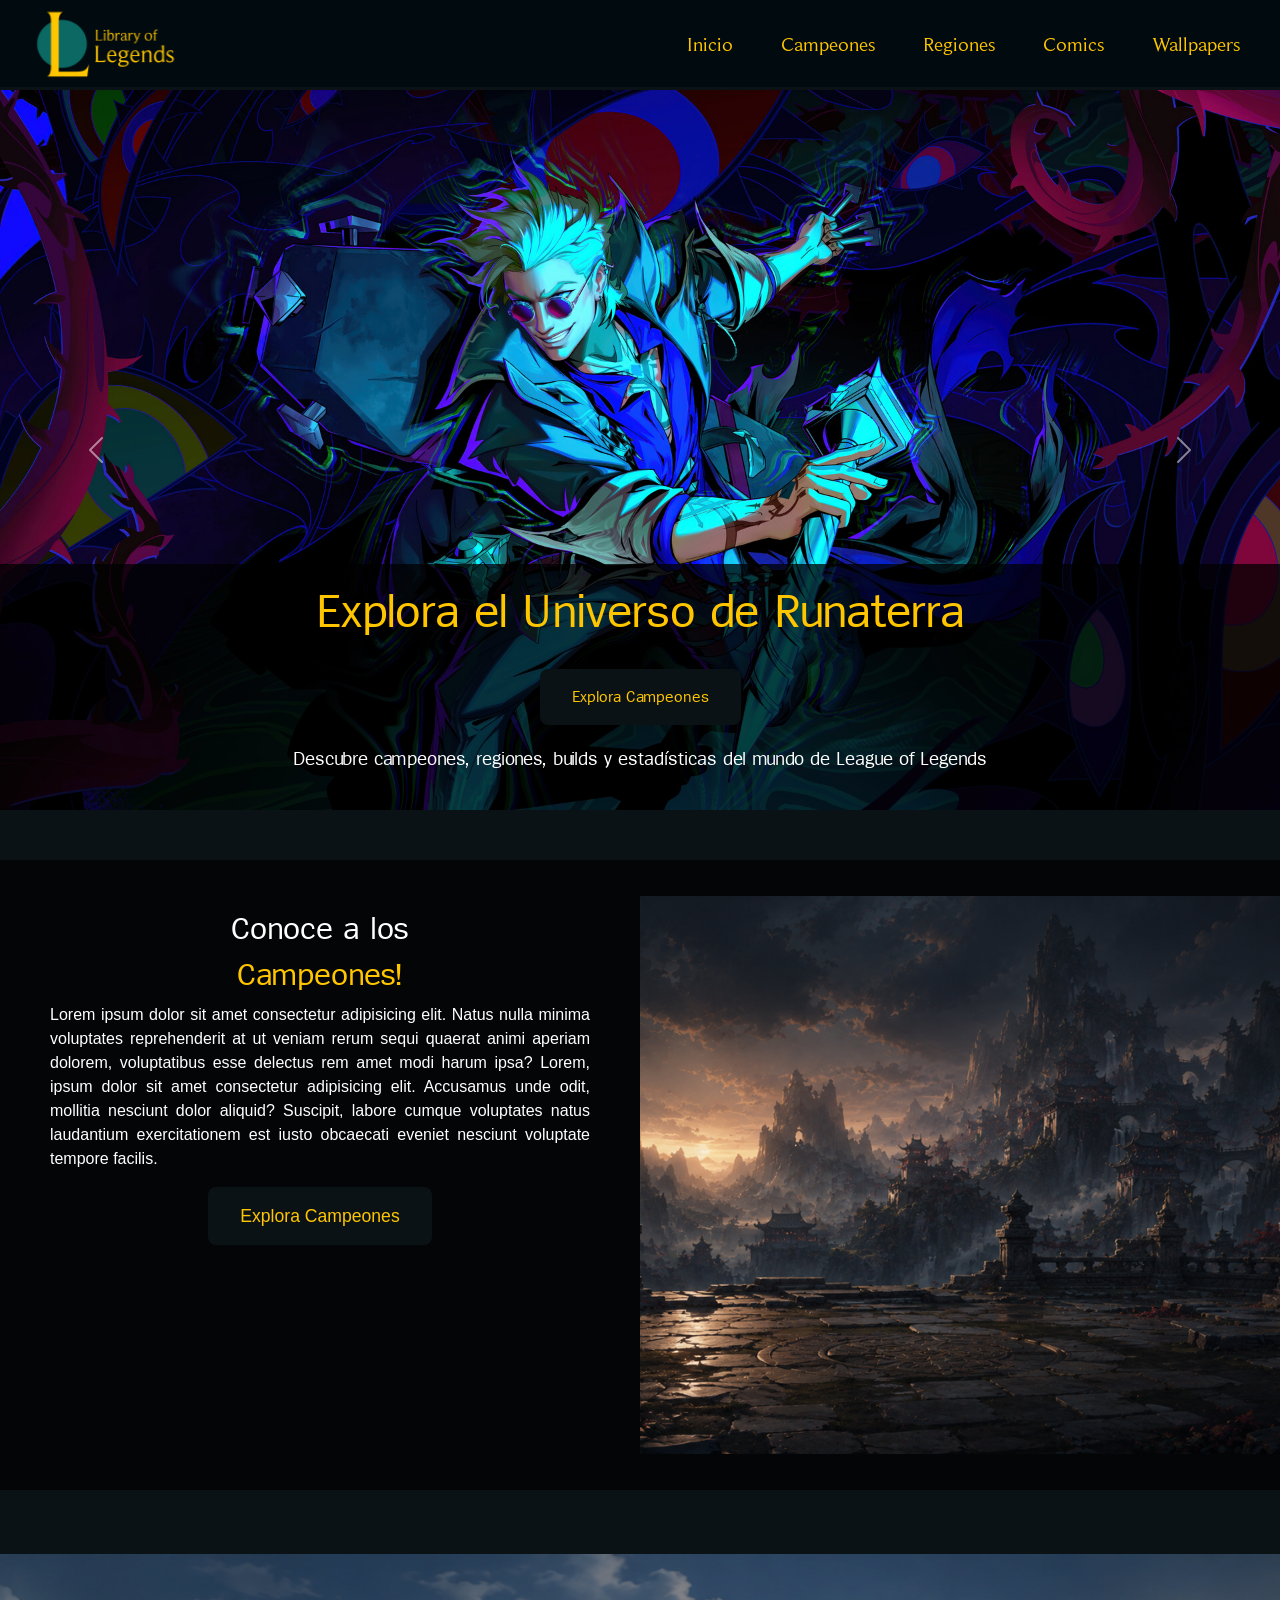
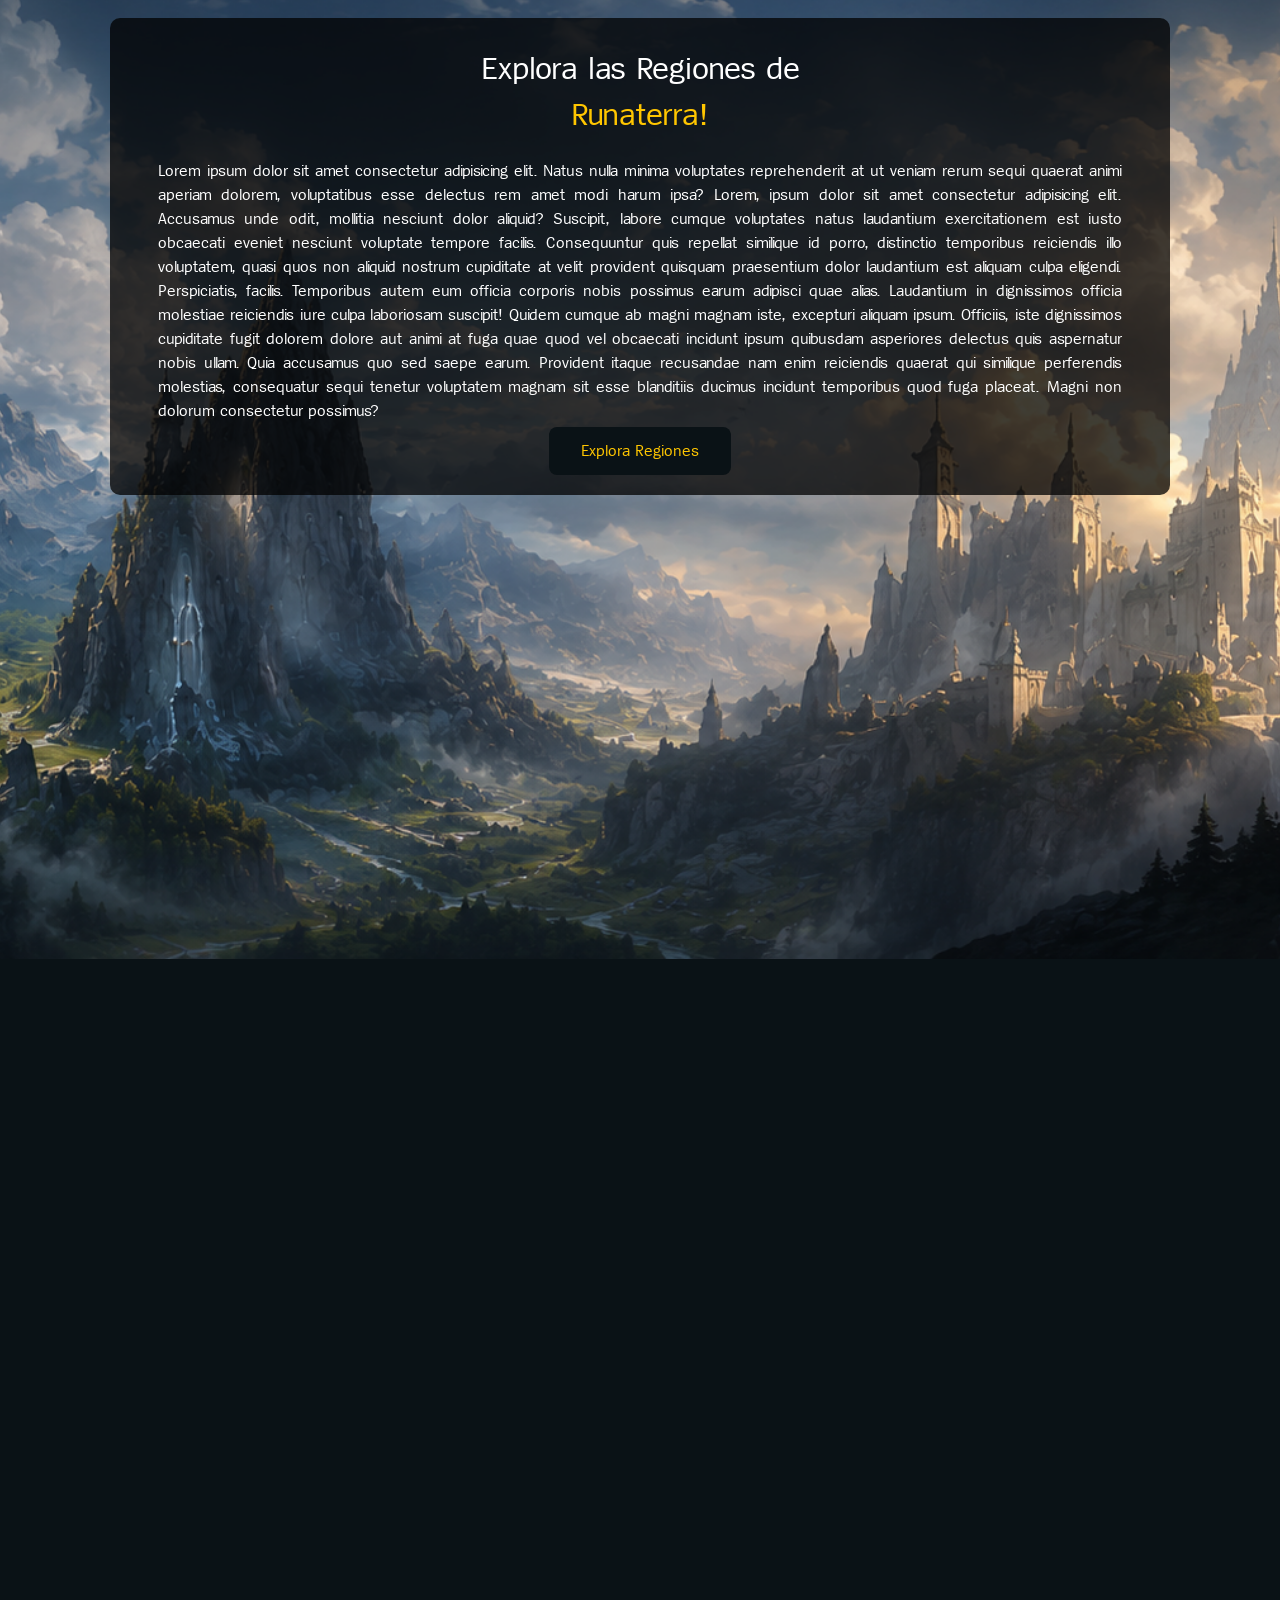
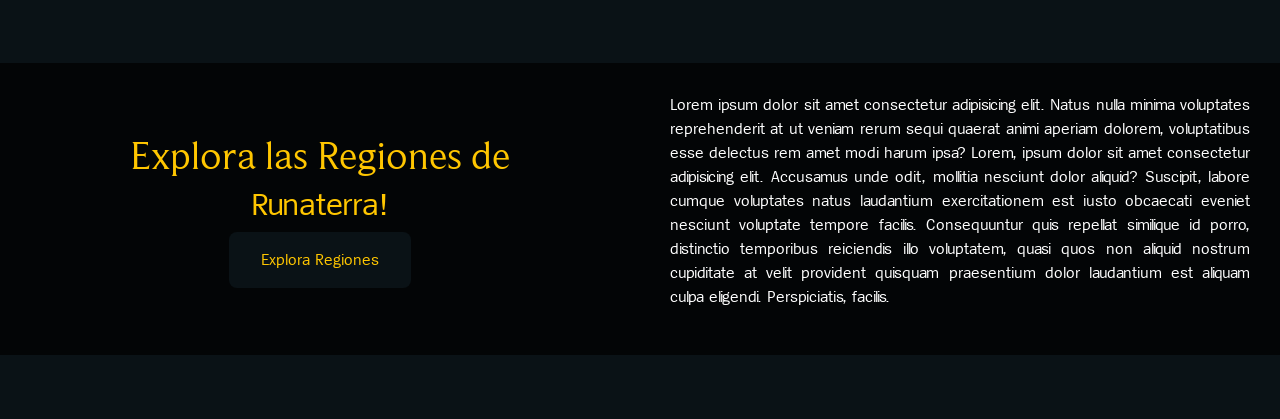
==== index.html @ 61a9f314 "init repo" ====
<!DOCTYPE html>
<html lang="en">
<head>
    <meta charset="UTF-8">
    <meta name="viewport" content="width=device-width, initial-scale=1.0">
    <meta name="description" content="Una fanpage de League of Legends con acceso a cientos de recursos disponibles para todos los aficionados al videojuego">
    <meta name="keyword" content="League of Legends, LOL, LoL, Fanpage, Fandom">
    <title>League of Legends</title>
    <link href="https://unpkg.com/aos@2.3.1/dist/aos.css" rel="stylesheet">
    <link href="https://cdn.jsdelivr.net/npm/bootstrap@5.3.8/dist/css/bootstrap.min.css" rel="stylesheet" integrity="sha384-sRIl4kxILFvY47J16cr9ZwB07vP4J8+LH7qKQnuqkuIAvNWLzeN8tE5YBujZqJLB" crossorigin="anonymous">
    <link rel="stylesheet" href="./assets/css/style.css">
</head>
<body>
    <header>
        <nav>
            <img src="../assets/img/icons/site-logo.png" alt="Logo" data-aos="flip-left" data-aos-delay="200" class="rotate-center">
            <ul class="navbar-class">
                <li>
                    <a href="">Inicio</a>
                </li>
                <li>
                    <a href="./pages/champions.html">Campeones</a>
                </li>
                <li>
                    <a href="./pages/regions.html">Regiones</a>
                </li>            
                <li>
                    <a href="./pages/comics.html">Comics</a>
                </li>
                <li>
                    <a href="./pages/wallpapers.html">Wallpapers</a>
                </li>
            </ul>
        </nav>        
    </header>

    <main>
        <section  data-aos-delay="400" data-aos="zoom-in-up">
            <div id="carouselExampleRide" class="carousel slide" data-bs-ride="carousel" data-bs-interval="2000">
            <div class="carousel-inner">
                <div class="carousel-item active">
                    <section class="hero hero--1">
                        <div>
                        </div>
                        <div class="hero-description">
                            <h2>Explora el Universo de Runaterra</h2>

                            <a href="./pages/champions.html" class="btn-primary">
                                Explora Campeones
                            </a>

                            <p>
                                Descubre campeones, regiones, builds y estadísticas del mundo de League of Legends
                            </p>
                        </div>
                    </section>
                </div>
                <div class="carousel-item">
                    <section class="hero hero--2">
                        <div>
                        </div>
                        <div class="hero-description">
                            <h2>Explora el Universo de Runaterra</h2>

                            <a href="./pages/champions.html" class="btn-primary">
                                Explora Campeones
                            </a>

                            <p>
                                Descubre campeones, regiones, builds y estadísticas del mundo de League of Legends
                            </p>
                        </div>
                    </section>
                </div>
                <div class="carousel-item">
                    <section class="hero hero--3">
                        <div>
                        </div>
                        <div class="hero-description">
                            <h2>Explora el Universo de Runaterra</h2>

                            <a href="./pages/champions.html" class="btn-primary">
                                Explora Campeones
                            </a>

                            <p>
                                Descubre campeones, regiones, builds y estadísticas del mundo de League of Legends
                            </p>
                        </div>
                    </section>
                </div>
            </div>
            <button class="carousel-control-prev" type="button" data-bs-target="#carouselExampleRide" data-bs-slide="prev">
                <span class="carousel-control-prev-icon" aria-hidden="true"></span>
                <span class="visually-hidden">Previous</span>
            </button>
            <button class="carousel-control-next" type="button" data-bs-target="#carouselExampleRide" data-bs-slide="next">
                <span class="carousel-control-next-icon" aria-hidden="true"></span>
                <span class="visually-hidden">Next</span>
            </button>
            </div>               
        </section>
        <section class="know-champs">
            <div class="champ-description">
                <h1> Conoce a los</h1>
                <h2> Campeones!</h2>
                <p>
                    Lorem ipsum dolor sit amet consectetur adipisicing elit. Natus nulla minima voluptates reprehenderit at ut veniam rerum sequi quaerat animi aperiam dolorem, voluptatibus esse delectus rem amet modi harum ipsa?
                    Lorem, ipsum dolor sit amet consectetur adipisicing elit. Accusamus unde odit, mollitia nesciunt dolor aliquid? Suscipit, labore cumque voluptates natus laudantium exercitationem est iusto obcaecati eveniet nesciunt voluptate tempore facilis.
                </p>
                <a href="./pages/champions.html" class="btn-primary">
                    Explora Campeones
                </a>
                <div class="role-buttons">
                    <div class="btn-role-assasin" data-aos="flip-up" data-aos-delay="100">
                        <img src="./assets/img/icons/assasin.png" alt="">
                        <h3>
                            Asesinos
                        </h3>
                    </div>
                    <div class="btn-role-fighter" data-aos="flip-down" data-aos-delay="200">
                        <img src="./assets/img/icons/fighter.png" alt="">
                        <h3>
                            Luchadores
                        </h3>
                    </div>
                    <div class="btn-role-mage" data-aos="flip-up" data-aos-delay="300">
                        <img src="./assets/img/icons/mage.png" alt="">
                        <h3>
                            Magos
                        </h3>
                    </div>
                    <div class="btn-role-marksman" data-aos="flip-down" data-aos-delay="400">
                        <img src="./assets/img/icons/marksman.png" alt="">
                        <h3>
                            Tiradores
                        </h3>
                    </div>
                    <div class="btn-role-support" data-aos="flip-up" data-aos-delay="500">
                        <img src="./assets/img/icons/support.png" alt="">
                        <h3>
                            Soportes
                        </h3>
                    </div>   
                    <div class="btn-role-tank" data-aos="flip-down" data-aos-delay="600">
                        <img src="./assets/img/icons/tank.png" alt="">
                        <h3>
                            Tanques
                        </h3>
                    </div>                                                                                                 
                </div>
            </div>
            <div class="champ-background">
                <div class="champ-img" data-aos="flip-left" data-aos-easing="ease-out-cubic" data-aos-duration="2000"> </div>
            </div>      
        </section>
        
        <section class="know-regions">
            <div class="know-regions-description"  data-aos="zoom-in-up">
                <h1> Explora las Regiones de</h1>
                <h2> Runaterra!</h2>
                <p>
                    Lorem ipsum dolor sit amet consectetur adipisicing elit. Natus nulla minima voluptates reprehenderit at ut veniam rerum sequi quaerat animi aperiam dolorem, voluptatibus esse delectus rem amet modi harum ipsa?
                    Lorem, ipsum dolor sit amet consectetur adipisicing elit. Accusamus unde odit, mollitia nesciunt dolor aliquid? Suscipit, labore cumque voluptates natus laudantium exercitationem est iusto obcaecati eveniet nesciunt voluptate tempore facilis.
                    Consequuntur quis repellat similique id porro, distinctio temporibus reiciendis illo voluptatem, quasi quos non aliquid nostrum cupiditate at velit provident quisquam praesentium dolor laudantium est aliquam culpa eligendi. Perspiciatis, facilis.
                    Temporibus autem eum officia corporis nobis possimus earum adipisci quae alias. Laudantium in dignissimos officia molestiae reiciendis iure culpa laboriosam suscipit! Quidem cumque ab magni magnam iste, excepturi aliquam ipsum.
                    Officiis, iste dignissimos cupiditate fugit dolorem dolore aut animi at fuga quae quod vel obcaecati incidunt ipsum quibusdam asperiores delectus quis aspernatur nobis ullam. Quia accusamus quo sed saepe earum.
                    Provident itaque recusandae nam enim reiciendis quaerat qui similique perferendis molestias, consequatur sequi tenetur voluptatem magnam sit esse blanditiis ducimus incidunt temporibus quod fuga placeat. Magni non dolorum consectetur possimus?
                </p>
                <a href="./pages/regions.html" class="btn-primary">
                    Explora Regiones
                </a>                
            </div>
            <div class="regions-summary">
                <div class="regions-summary-box regions-summary-noxus" data-aos="flip-left" data-aos-delay="200">
                    <iframe width="466" height="315" src="https://www.youtube.com/embed/D1C31z0czQw?si=W8-7GMZNvb9XJIs0" title="YouTube video player" frameborder="0" allow="accelerometer; autoplay; clipboard-write; encrypted-media; gyroscope; picture-in-picture; web-share" referrerpolicy="strict-origin-when-cross-origin" allowfullscreen></iframe>
                    <h3> Noxus </h3>
                </div>
                <div class="regions-summary-box regions-summary-demacia" data-aos="flip-down" data-aos-delay="600">
                    <iframe width="466" height="315" src="https://www.youtube.com/embed/HcPzGysZ1E4?si=q9_uGtmpUEc3s0rr" title="YouTube video player" frameborder="0" allow="accelerometer; autoplay; clipboard-write; encrypted-media; gyroscope; picture-in-picture; web-share" referrerpolicy="strict-origin-when-cross-origin" allowfullscreen></iframe>
                    <h3> Demacia </h3>
                </div>
                <div class="regions-summary-box regions-summary-piltover" data-aos="flip-right" data-aos-delay="400">
                    <iframe width="466" height="315" src="https://www.youtube.com/embed/lIvpFqNpQx4?si=UA9mfarZEROBgBTP" title="YouTube video player" frameborder="0" allow="accelerometer; autoplay; clipboard-write; encrypted-media; gyroscope; picture-in-picture; web-share" referrerpolicy="strict-origin-when-cross-origin" allowfullscreen></iframe>
                    <h3> Piltover </h3>
                </div>                                                         
            </div>
        </section>

        <section class="know-library">
            <video autoplay muted loop playsinline>
                <source src="./assets/videos/Cuentos de Runaterra Noxus ''Tras la victoria'' - League of Legends Latinoamerica (1080p).mp4">                
            </video>
            <div class="know-library-card" data-aos="zoom-in-up">
                <div>
                    <h1> Explora las Regiones de</h1>
                    <h2> Runaterra!</h2>
                    <a href="./pages/regions.html" class="btn-primary">
                        Explora Regiones
                    </a>                         
                </div>
                <div>
                    <p>
                    Lorem ipsum dolor sit amet consectetur adipisicing elit. Natus nulla minima voluptates reprehenderit at ut veniam rerum sequi quaerat animi aperiam dolorem, voluptatibus esse delectus rem amet modi harum ipsa?
                    Lorem, ipsum dolor sit amet consectetur adipisicing elit. Accusamus unde odit, mollitia nesciunt dolor aliquid? Suscipit, labore cumque voluptates natus laudantium exercitationem est iusto obcaecati eveniet nesciunt voluptate tempore facilis.
                    Consequuntur quis repellat similique id porro, distinctio temporibus reiciendis illo voluptatem, quasi quos non aliquid nostrum cupiditate at velit provident quisquam praesentium dolor laudantium est aliquam culpa eligendi. Perspiciatis, facilis.
                </p> 
                </div>
            </div>
        </section>
       
    </main>
    <footer>

    </footer>
    <script src="https://cdn.jsdelivr.net/npm/bootstrap@5.3.8/dist/js/bootstrap.bundle.min.js" integrity="sha384-FKyoEForCGlyvwx9Hj09JcYn3nv7wiPVlz7YYwJrWVcXK/BmnVDxM+D2scQbITxI" crossorigin="anonymous"></script>
    <script src="https://unpkg.com/aos@2.3.1/dist/aos.js"></script>
    <script>
    AOS.init();
    </script>    
</body>
</html>
---- assets/css/style.css ----
.rotate-center {
  -webkit-animation: rotate-center 0.6s ease-in-out both;
  animation: rotate-center 0.6s ease-in-out both;
}

/* ----------------------------------------------
 * Generated by Animista on 2026-7-9 14:43:29
 * Licensed under FreeBSD License.
 * See http://animista.net/license for more info. 
 * w: http://animista.net, t: @cssanimista
 * ---------------------------------------------- */
/**
 * ----------------------------------------
 * animation rotate-center
 * ----------------------------------------
 */
@-webkit-keyframes rotate-center {
  0% {
    -webkit-transform: rotate(0);
    transform: rotate(0);
  }
  100% {
    -webkit-transform: rotate(360deg);
    transform: rotate(360deg);
  }
}
@keyframes rotate-center {
  0% {
    -webkit-transform: rotate(0);
    transform: rotate(0);
  }
  100% {
    -webkit-transform: rotate(360deg);
    transform: rotate(360deg);
  }
}
@font-face {
  font-family: "Beaufort";
  src: url("../fonts/BeaufortforLOL-Regular.ttf") format("truetype");
}
@font-face {
  font-family: "Spiegel";
  src: url("../fonts/Spiegel-Regular.ttf") format("truetype");
}
* {
  padding: 0px;
  margin: 0px;
  box-sizing: border-box;
}

body {
  padding-top: 90px;
}

img {
  max-width: 100%;
}

ul {
  list-style: none;
}

a {
  text-decoration: none;
}

html {
  overflow-y: scroll;
}

header {
  color: #000000;
}

body {
  font-family: "Spiegel", sans-serif;
  background-color: #0a1216;
  color: #ffffff;
}

h1, h3 {
  font-family: "Beaufort", sans;
  color: #ffc600;
}

h2 {
  font-family: "Spiegel", sans-serif;
  color: #ffc600;
}

nav {
  position: fixed;
  top: 0;
  left: 0;
  width: 100%;
  z-index: 1000;
  padding: 20px;
  display: flex;
  flex-direction: row;
  justify-content: space-between;
  align-items: center;
}
nav img {
  width: 150px;
  height: auto;
}
nav {
  background-color: #010a0f;
  padding: 0px;
  padding-left: 2rem;
  padding-right: 2rem;
}

.navbar-class {
  display: flex;
  flex-direction: row;
  justify-content: center;
  align-items: center;
  gap: 2rem;
  background-color: #010a0f;
  margin: 0px;
}

.navbar-class a {
  color: #ffc600;
  font-family: "Beaufort", sans;
  font-size: 1.25rem;
}
.navbar-class a:hover {
  background-color: #0a1216;
  color: #f8d96b;
}
.navbar-class a {
  padding: 0.5rem;
  border-radius: 5px;
}

.btn-primary {
  background-color: #0a1216;
  padding: 1rem 2rem;
  border-radius: 8px;
  color: #ffc600;
  transition: 0.3s;
}
.btn-primary:hover {
  transform: scale(1.05);
}

.role-buttons {
  display: flex;
  flex-direction: row;
  justify-content: center;
  gap: 16px;
  margin: 32px;
}

.btn-role, .btn-role-support, .btn-role-marksman, .btn-role-mage, .btn-role-tank, .btn-role-fighter, .btn-role-assasin {
  display: flex;
  flex-direction: column;
  justify-content: center;
  align-items: center;
  width: 96px;
  gap: 16px;
}
.btn-role h3, .btn-role-support h3, .btn-role-marksman h3, .btn-role-mage h3, .btn-role-tank h3, .btn-role-fighter h3, .btn-role-assasin h3 {
  text-align: center;
}
.btn-role, .btn-role-support, .btn-role-marksman, .btn-role-mage, .btn-role-tank, .btn-role-fighter, .btn-role-assasin {
  transition: transform 0.01s ease-out;
}
.btn-role img, .btn-role-support img, .btn-role-marksman img, .btn-role-mage img, .btn-role-tank img, .btn-role-fighter img, .btn-role-assasin img {
  opacity: 0.75;
  transition: opacity 0.01s ease-out;
}
.btn-role:hover, .btn-role-support:hover, .btn-role-marksman:hover, .btn-role-mage:hover, .btn-role-tank:hover, .btn-role-fighter:hover, .btn-role-assasin:hover {
  transform: scale(1.2);
}
.btn-role:hover img, .btn-role-support:hover img, .btn-role-marksman:hover img, .btn-role-mage:hover img, .btn-role-tank:hover img, .btn-role-fighter:hover img, .btn-role-assasin:hover img {
  opacity: 1;
}

.know-champs:has(.btn-role-assasin:hover) .champ-img {
  background-image: url("../img/akali.png");
  transform: scale(1.05);
}

.know-champs:has(.btn-role-fighter:hover) .champ-img {
  background-image: url("../img/yasuo.png");
  transform: scale(1.05);
}

.know-champs:has(.btn-role-marksman:hover) .champ-img {
  background-image: url("../img/jinx.png");
  transform: scale(1.05);
}

.know-champs:has(.btn-role-support:hover) .champ-img {
  background-image: url("../img/thresh.png");
  transform: scale(1.05);
}

.know-champs:has(.btn-role-tank:hover) .champ-img {
  background-image: url("../img/leona.png");
  transform: scale(1.05);
}

.know-champs:has(.btn-role-mage:hover) .champ-img {
  background-image: url("../img/lux.png");
  transform: scale(1.05);
}

.hero {
  min-height: 80vh;
  display: flex;
  flex-direction: column;
  justify-content: end;
  align-items: center;
  text-align: center;
  background-color: #010a0f;
  background-size: cover;
  background-position: center;
  background-repeat: no-repeat;
}
.hero h2 {
  font-size: 3rem;
}
.hero p {
  max-width: 700px;
  font-size: 1.2rem;
}
.hero--1 {
  background-image: url("../img/1.jpg");
}
.hero--2 {
  background-image: url("../img/2.jpg");
}
.hero--3 {
  background-image: url("../img/3.jpg");
}
.hero--4 {
  background-image: url("../img/4.jpg");
}
.hero--5 {
  background-image: url("../img/5.jpg");
}

.hero-description {
  display: flex;
  flex-direction: column;
  justify-content: center;
  align-items: center;
  background-color: rgba(0, 0, 0, 0.75);
  width: 100%;
  gap: 20px;
  padding: 20px;
}

.know-champs {
  font-family: "Helvetica", sans;
  font-size: 1.1rem;
  line-height: 1.5;
  display: flex;
  flex-direction: row;
  justify-content: center;
  align-items: center;
  background-color: rgba(0, 0, 0, 0.75);
  margin-top: 50px;
  margin-bottom: 50px;
}
.know-champs h1 {
  font-size: 2rem;
  color: #ffffff;
  font-family: "Spiegel", sans-serif;
}
.know-champs h2 {
  font-size: 2rem;
}
.know-champs h3 {
  color: #ffffff;
  font-size: 1rem;
  font-family: "Helvetica", sans;
  font-weight: 100;
}
.know-champs p {
  color: #ffffff;
  font-size: 1rem;
}
.know-champs > * {
  flex: 50%;
  min-width: 0;
  box-sizing: border-box;
  display: flex;
  flex-direction: column;
  justify-content: center;
  align-items: center;
  text-align: justify;
}

.champ-description {
  padding: 50px;
}

.champ-background {
  height: 558px;
  background-image: url("../img/backgrounds/background2.png");
  background-size: cover;
  background-position: center;
  background-repeat: no-repeat;
}

.champ-img {
  width: 100%;
  min-height: 400px;
  background-image: url("../img/akali.png");
  background-size: contain;
  background-position: center;
  background-repeat: no-repeat;
  transition: transform 0.3s ease;
}

.know-regions {
  text-align: center;
  margin-top: 64px;
  margin-bottom: 64px;
  display: flex;
  flex-direction: column;
  justify-content: center;
  align-items: center;
}
.know-regions h1 {
  font-size: 2rem;
  color: #ffffff;
  font-family: "Spiegel", sans-serif;
}
.know-regions h2 {
  font-size: 2rem;
}
.know-regions p {
  text-align: justify;
  font-size: 1rem;
}
.know-regions-description {
  padding: 32px;
  margin-right: 110px;
  margin-left: 110px;
  background-color: rgba(0, 0, 0, 0.75);
  border-radius: 10px;
}
.know-regions-description p {
  margin: 0px;
  padding: 1rem;
}
.know-regions {
  background-image: url("../img/backgrounds/background1.png");
  padding-top: 64px;
  padding-bottom: 64px;
  background-size: cover;
  background-repeat: no-repeat;
  background-position: center;
}

.regions-summary {
  width: 100%;
  display: grid;
  grid-template-rows: 400px;
  grid-template-columns: 2% 32% 32% 32% 2%;
}
.regions-summary h3 {
  font-family: "Spiegel", sans-serif;
  font-style: normal;
}
.regions-summary-noxus {
  grid-row: 1/1;
  grid-column: 2/2;
}
.regions-summary-demacia {
  grid-row: 1/1;
  grid-column: 3/3;
}
.regions-summary-piltover {
  grid-row: 1/1;
  grid-column: 4/4;
}
.regions-summary-box {
  display: flex;
  flex-direction: column;
  margin: 10px;
  justify-content: center;
  align-items: center;
  text-align: center;
  background-color: black;
  border-radius: 5px;
  padding: 8px;
}
.regions-summary-box h3 {
  font-size: 1.5rem;
}

.know-library {
  margin-top: 64px;
  margin-bottom: 64px;
}
.know-library video {
  width: 100%;
  display: block;
}
.know-library {
  display: flex;
  flex-direction: column;
  justify-content: flex-end;
  align-items: center;
}
.know-library-card {
  background-color: rgba(0, 0, 0, 0.75);
  display: flex;
  flex-direction: row;
  justify-content: center;
  align-items: center;
  text-align: center;
}
.know-library-card > * {
  flex: 40%;
  display: flex;
  flex-direction: column;
  justify-content: center;
  align-items: center;
  padding: 30px;
  text-align: justify;
}

.centered-separator {
  display: flex;
  flex-direction: row;
  justify-content: center;
  align-items: center;
}

.show-regions {
  display: flex;
  flex-direction: column;
  align-items: center;
  justify-content: center;
}
.show-regions-title {
  padding: 1rem;
  display: flex;
  flex-direction: column;
  justify-content: center;
  align-items: center;
  max-width: 600px;
}
.show-regions-title h1 {
  font-family: "Spiegel", sans-serif;
  text-align: center;
}
.show-regions-title h1 span {
  display: block;
}
.show-regions-title h1 span:first-child {
  font-size: 2rem;
  color: #ffffff;
}
.show-regions-title h1 span:last-child {
  font-size: 2rem;
  color: #ffc600;
}
.show-regions-title p {
  text-align: justify;
}
.show-regions-demacia {
  margin-top: 1rem;
  margin-bottom: 1rem;
}
.show-regions-demacia p {
  line-height: 1.5;
}
.show-regions-demacia {
  display: flex;
  flex-direction: column;
  justify-content: center;
  display: flex;
  flex-direction: column;
  justify-content: center;
}
.show-regions-demacia h1 {
  font-family: "Spiegel", sans-serif;
  font-weight: 100;
  font-size: 3rem;
}
.show-regions-demacia h2 {
  color: #ffffff;
  font-family: "Spiegel", sans-serif;
  font-weight: 100;
  font-size: 2rem;
}
.show-regions-demacia-icon {
  height: 25%;
  object-fit: contain;
}
.show-regions-demacia-row1 {
  display: flex;
  flex-direction: row;
  justify-content: flex-start;
  align-items: center;
  height: 800px;
}
.show-regions-demacia-row2 {
  background-color: rgba(0, 0, 0, 0.5);
  display: flex;
  flex-direction: row;
  justify-content: flex-start;
  align-items: center;
  width: 100%;
  height: 40%;
  padding: 2rem;
  outline: 1px solid #ffc600;
}
.show-regions-demacia-row3 {
  display: flex;
  flex-direction: column;
  justify-content: center;
  align-items: center;
  width: 100%;
  height: 40%;
  padding: 2rem;
  gap: 1rem;
}
.show-regions-demacia-row3 img {
  width: 30%;
}
.show-regions-demacia-row4 {
  display: flex;
  flex-direction: column;
  justify-content: center;
  align-items: center;
  width: 100%;
  height: 40%;
  gap: 1rem;
}
.show-regions-demacia-champs {
  line-height: 1.5;
}
.show-regions-demacia-champs h2 {
  margin-bottom: 8px;
  color: #ffc600;
}
.show-regions-demacia-champs p {
  margin-bottom: 16px;
}
.show-regions-demacia-intro {
  display: flex;
  flex-direction: column;
  justify-content: center;
  align-items: center;
  text-align: center;
  width: 40%;
  height: 40%;
  gap: 1rem;
  padding: 2rem;
}
.show-regions-demacia-intro-img {
  height: 500px;
  width: 50%;
}
.show-regions-demacia-intro-img img {
  width: 100%;
  height: 100%;
  object-fit: cover;
  outline: 1px solid #ffc600;
}
.show-regions-demacia-about {
  display: flex;
  flex-direction: column;
  justify-content: center;
  align-items: center;
  text-align: center;
  padding: 1rem;
  width: 40%;
  height: 40%;
  gap: 1rem;
}
.show-regions-demacia-about-img {
  outline: 1px solid #ffc600;
  width: 60%;
  height: 500px;
}
.show-regions-demacia-about-img img {
  width: 100%;
  height: 100%;
  object-fit: cover;
}
.show-regions-demacia-pillars {
  display: flex;
  flex-direction: row;
  justify-content: center;
  align-items: center;
  gap: 3rem;
}
.show-regions-demacia-pillars img {
  width: 96px;
  height: auto;
}
.show-regions-demacia-pillars-description {
  display: flex;
  flex-direction: column;
  justify-content: center;
  text-align: justify;
  gap: 1rem;
}
.show-regions-demacia-pillars-description h1 {
  text-align: center;
  font-family: "Spiegel", sans-serif;
  font-weight: 100;
  font-size: 1.5rem;
}
.show-regions-demacia-pillars > * {
  display: flex;
  flex-direction: row;
  justify-content: center;
  align-items: center;
  width: 20%;
  gap: 1rem;
}
.show-regions-top, .show-regions-top-zaun, .show-regions-top-piltover, .show-regions-top-noxus, .show-regions-top-bandle, .show-regions-top-waterloo, .show-regions-top-demacia {
  display: flex;
  flex-direction: column;
  justify-content: center;
  background-size: cover;
  background-position: center;
  background-repeat: no-repeat;
  gap: 1rem;
  width: 100%;
}
.show-regions-top-demacia {
  background-image: linear-gradient(rgba(0, 0, 0, 0.45), rgba(0, 0, 0, 0.45)), url("../img/backgrounds/background4.png");
}
.show-regions-top-waterloo {
  background-image: linear-gradient(rgba(0, 0, 0, 0.45), rgba(0, 0, 0, 0.45)), url("../img/backgrounds/background7.png");
}
.show-regions-top-bandle {
  background-image: linear-gradient(rgba(0, 0, 0, 0.45), rgba(0, 0, 0, 0.45)), url("../img/backgrounds/background12.png");
}
.show-regions-top-noxus {
  background-image: linear-gradient(rgba(0, 0, 0, 0.45), rgba(0, 0, 0, 0.45)), url("../img/backgrounds/background13.png");
}
.show-regions-top-piltover {
  background-image: linear-gradient(rgba(0, 0, 0, 0.45), rgba(0, 0, 0, 0.45)), url("../img/backgrounds/background16.png");
}
.show-regions-top-zaun {
  background-image: linear-gradient(rgba(0, 0, 0, 0.45), rgba(0, 0, 0, 0.45)), url("../img/backgrounds/background19.png");
}
.show-regions-down {
  display: flex;
  flex-direction: column;
  justify-content: center;
  gap: 1rem;
}

.show-champs {
  display: flex;
  flex-direction: column;
  justify-content: center;
  align-items: center;
}
.show-champs-title {
  padding: 1rem;
  display: flex;
  flex-direction: column;
  justify-content: center;
  align-items: center;
  max-width: 600px;
}
.show-champs-title h1 {
  font-family: "Spiegel", sans-serif;
  text-align: center;
}
.show-champs-title h1 span {
  display: block;
}
.show-champs-title h1 span:first-child {
  font-size: 2rem;
  color: #ffffff;
}
.show-champs-title h1 span:last-child {
  font-size: 2rem;
  color: #ffc600;
}
.show-champs-title p {
  text-align: justify;
}
.show-champs-grid {
  margin: 1rem;
  display: grid;
  grid-template-columns: repeat(5, 1fr);
  grid-auto-rows: 600px;
  gap: 1rem;
}
.show-champs-row {
  margin: 1rem;
  display: grid;
  grid-template-rows: repeat(1, 600px);
  grid-template-columns: repeat(5, 1fr);
  gap: 1rem;
}
.show-champs h1 {
  font-size: 3rem;
  color: #ffffff;
  font-family: "Spiegel", sans-serif;
}
.show-champs h2 {
  font-size: 3rem;
}
.show-champs-box {
  background-color: rgba(0, 0, 0, 0.75);
  border-radius: 0.5rem;
  display: flex;
  flex-direction: column;
  justify-content: flex-start;
  align-items: center;
  overflow: hidden;
}
.show-champs-image {
  height: 55%;
  width: 100%;
}
.show-champs-image img {
  height: 100%;
  width: 100%;
  object-fit: cover;
  display: block;
  object-position: top center;
}
.show-champs-image {
  padding: 0.5rem;
}
.show-champs-description {
  height: 45%;
  display: flex;
  flex-direction: column;
  justify-content: flex-start;
  align-items: center;
  overflow: hidden;
}
.show-champs-description p {
  text-align: justify;
  font-size: 0.8rem;
}
.show-champs-description p strong {
  font-size: 1rem;
  line-height: 1.5;
  color: #ffc600;
}
.show-champs-description {
  padding: 0.5rem;
}
.show-champs-graphs {
  display: flex;
  flex-direction: row;
  justify-content: center;
  align-items: center;
  gap: 3rem;
}
.show-champs-graphs img {
  width: 64px;
  height: auto;
}

.show-comics {
  display: flex;
  flex-direction: column;
  align-items: center;
  justify-content: center;
}
.show-comics-title {
  padding: 1rem;
  display: flex;
  flex-direction: column;
  justify-content: center;
  align-items: center;
  max-width: 600px;
}
.show-comics-title h1 {
  font-family: "Spiegel", sans-serif;
  text-align: center;
}
.show-comics-title h1 span {
  display: block;
}
.show-comics-title h1 span:first-child {
  font-size: 2rem;
  color: #ffffff;
}
.show-comics-title h1 span:last-child {
  font-size: 2rem;
  color: #ffc600;
}
.show-comics-title p {
  text-align: justify;
}
.show-comics-grid {
  margin: 1rem;
  display: grid;
  grid-template-rows: repeat(3, 390px);
  grid-template-columns: repeat(4, 1fr);
  gap: 2rem;
}
.show-comics-card {
  display: flex;
  flex-direction: column;
  justify-content: flex-start;
  align-items: center;
  background-color: rgba(0, 0, 0, 0.75);
  border-radius: 5px;
}
.show-comics-card img {
  width: 100%;
}
.show-comics-card p {
  padding: 1rem;
  padding-top: 0px;
  text-align: justify;
  font-size: 0.8rem;
  margin: 0px;
  height: 90px;
}
.show-comics-card h2 {
  padding-top: 1rem;
  font-size: 1rem;
  margin: 0px;
}

.show-wallpapers {
  display: flex;
  flex-direction: column;
  align-items: center;
  justify-content: center;
}
.show-wallpapers-card {
  display: flex;
  direction: column;
  align-items: center;
  justify-content: center;
  background-color: rgba(0, 0, 0, 0.75);
}
.show-wallpapers-title {
  padding: 1rem;
  display: flex;
  flex-direction: column;
  justify-content: center;
  align-items: center;
  max-width: 600px;
}
.show-wallpapers-title h1 {
  font-family: "Spiegel", sans-serif;
  text-align: center;
}
.show-wallpapers-title h1 span {
  display: block;
}
.show-wallpapers-title h1 span:first-child {
  font-size: 2rem;
  color: #ffffff;
}
.show-wallpapers-title h1 span:last-child {
  font-size: 2rem;
  color: #ffc600;
}
.show-wallpapers-title p {
  text-align: justify;
}

/*# sourceMappingURL=style.css.map */
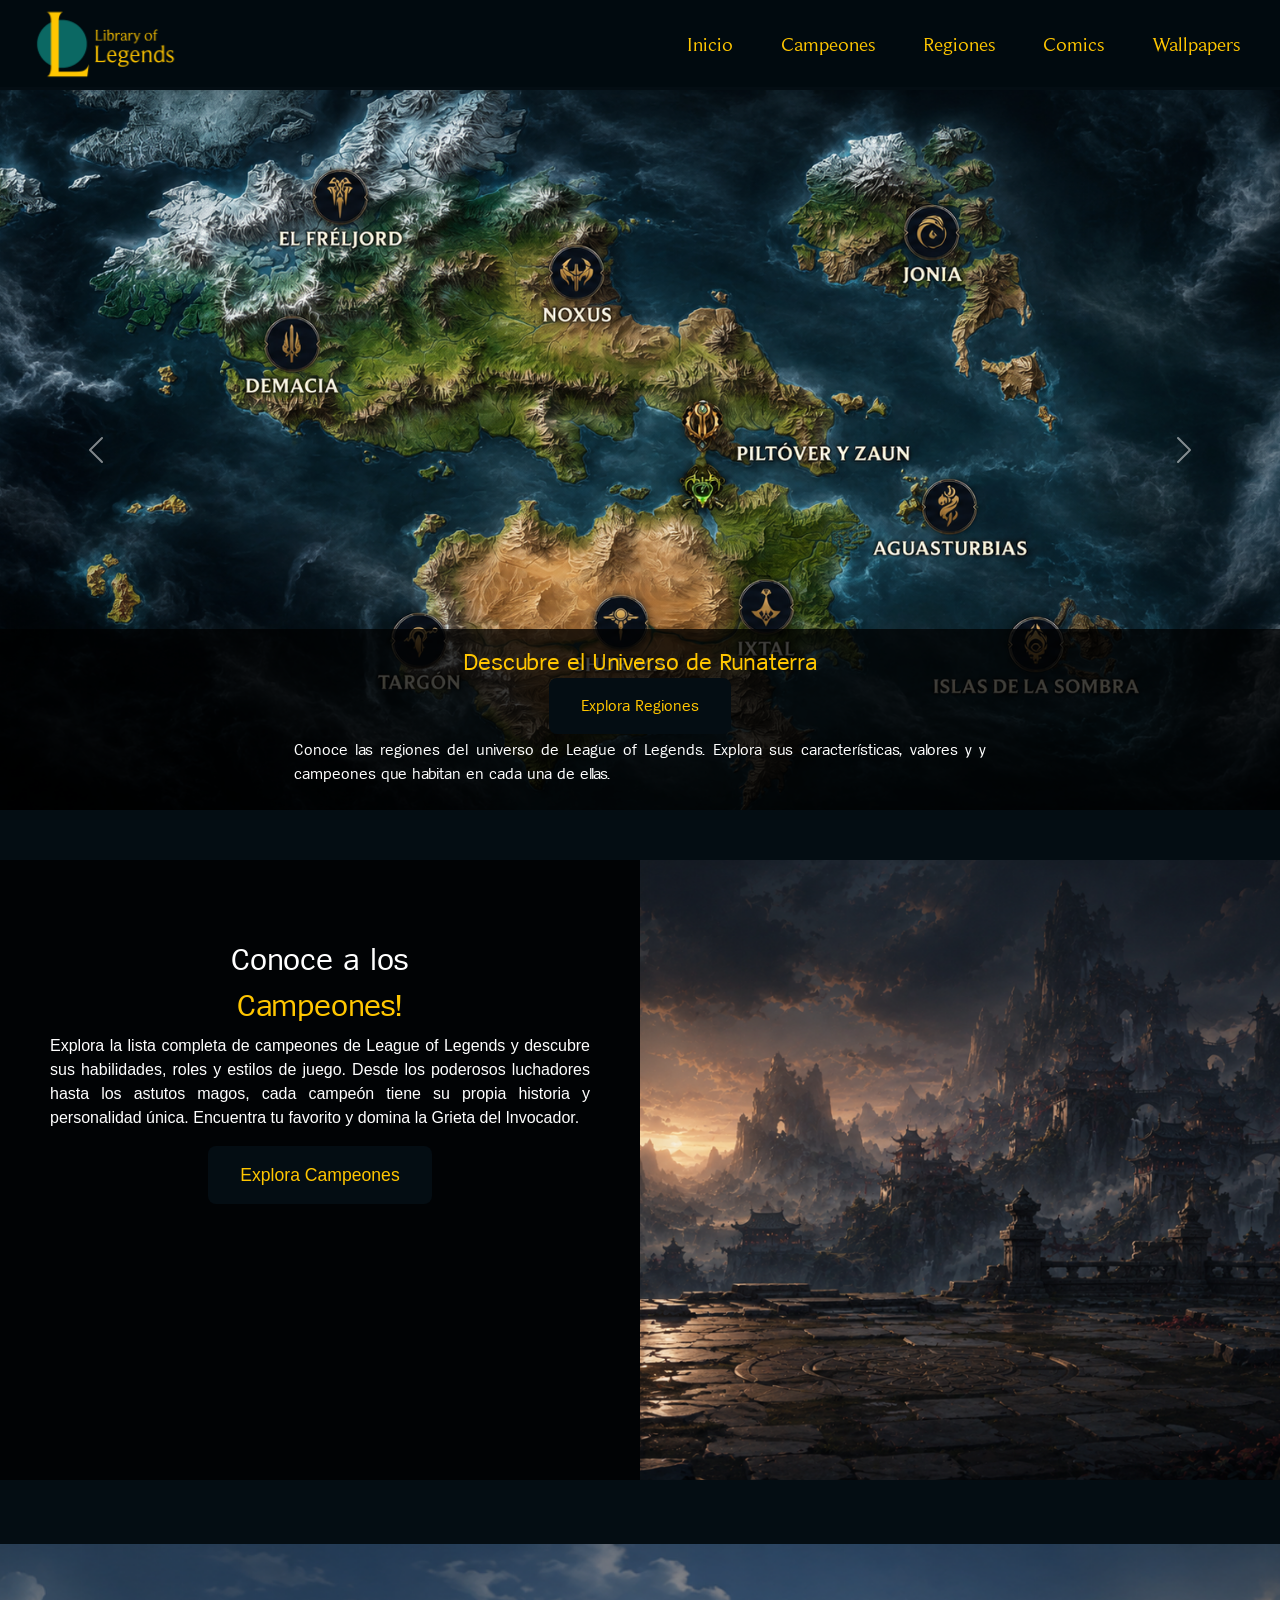
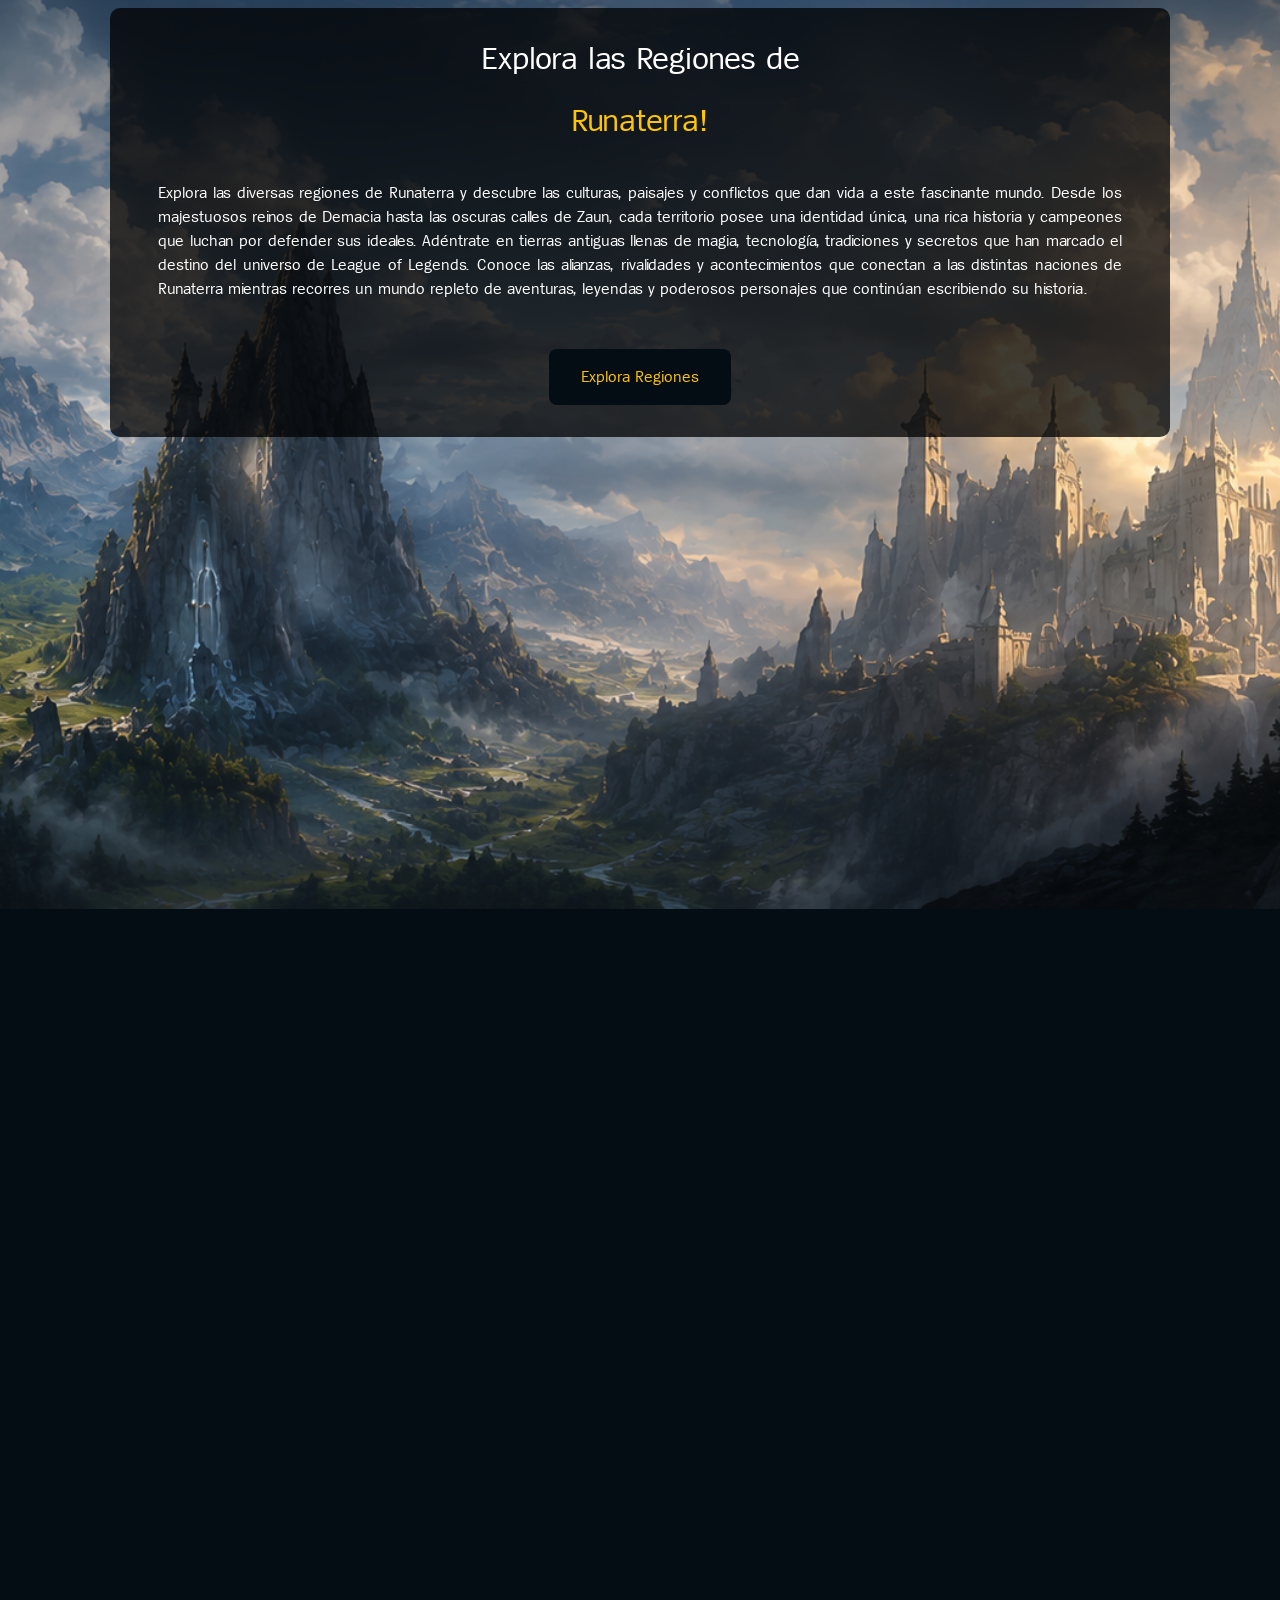
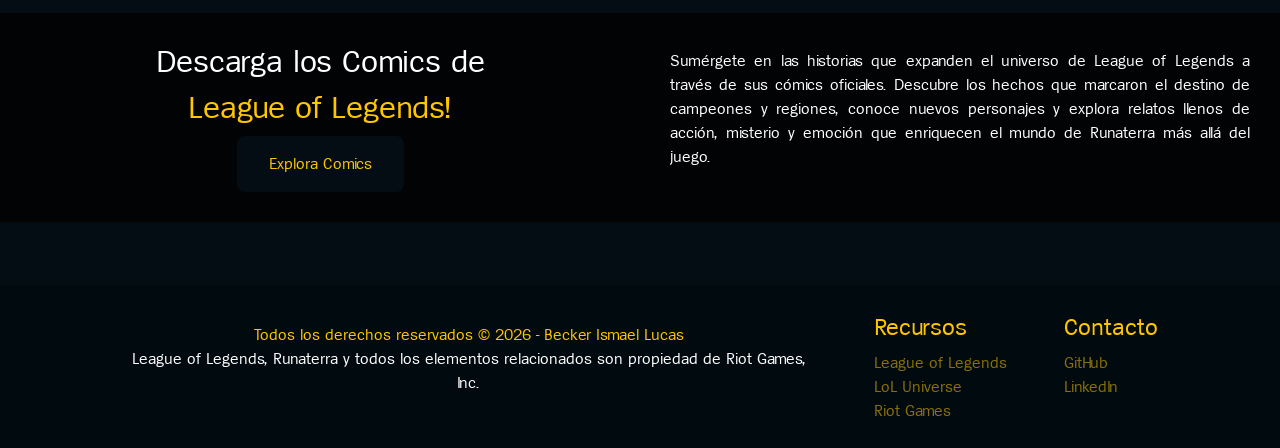
==== commit affbc053: "media query 480px added" ====
--- a/index.html
+++ b/index.html
@@ -43,14 +43,12 @@
                         <div>
                         </div>
                         <div class="hero-description">
-                            <h2>Explora el Universo de Runaterra</h2>
-
+                            <h2>Conoce a los Campeones</h2>
                             <a href="./pages/champions.html" class="btn-primary">
                                 Explora Campeones
                             </a>
-
                             <p>
-                                Descubre campeones, regiones, builds y estadísticas del mundo de League of Legends
+                                Conoce el amplio repertorio de campeones de League of Legends, sus habilidades y estilos de juego. Elige a tu favorito y demuestra tu poder en la Grieta del Invocador.
                             </p>
                         </div>
                     </section>
@@ -60,14 +58,14 @@
                         <div>
                         </div>
                         <div class="hero-description">
-                            <h2>Explora el Universo de Runaterra</h2>
-
-                            <a href="./pages/champions.html" class="btn-primary">
-                                Explora Campeones
+                            <h2>Descubre el Universo de Runaterra</h2>
+
+                            <a href="./pages/regions.html" class="btn-primary">
+                                Explora Regiones
                             </a>
 
                             <p>
-                                Descubre campeones, regiones, builds y estadísticas del mundo de League of Legends
+                                Conoce las regiones del universo de League of Legends. Explora sus características, valores y y campeones que habitan en cada una de ellas.
                             </p>
                         </div>
                     </section>
@@ -77,14 +75,14 @@
                         <div>
                         </div>
                         <div class="hero-description">
-                            <h2>Explora el Universo de Runaterra</h2>
-
-                            <a href="./pages/champions.html" class="btn-primary">
-                                Explora Campeones
+                            <h2>Descarga Comics y Wallpapers</h2>
+
+                            <a href="./pages/comics.html" class="btn-primary">
+                                Explora Comics
                             </a>
 
                             <p>
-                                Descubre campeones, regiones, builds y estadísticas del mundo de League of Legends
+                                Explora una colección de cómics inspirados en el universo de League of Legends. Descubre historias que expanden el pasado y las aventuras de sus campeones.
                             </p>
                         </div>
                     </section>
@@ -105,8 +103,7 @@
                 <h1> Conoce a los</h1>
                 <h2> Campeones!</h2>
                 <p>
-                    Lorem ipsum dolor sit amet consectetur adipisicing elit. Natus nulla minima voluptates reprehenderit at ut veniam rerum sequi quaerat animi aperiam dolorem, voluptatibus esse delectus rem amet modi harum ipsa?
-                    Lorem, ipsum dolor sit amet consectetur adipisicing elit. Accusamus unde odit, mollitia nesciunt dolor aliquid? Suscipit, labore cumque voluptates natus laudantium exercitationem est iusto obcaecati eveniet nesciunt voluptate tempore facilis.
+                    Explora la lista completa de campeones de League of Legends y descubre sus habilidades, roles y estilos de juego. Desde los poderosos luchadores hasta los astutos magos, cada campeón tiene su propia historia y personalidad única. Encuentra tu favorito y domina la Grieta del Invocador.
                 </p>
                 <a href="./pages/champions.html" class="btn-primary">
                     Explora Campeones
@@ -160,12 +157,7 @@
                 <h1> Explora las Regiones de</h1>
                 <h2> Runaterra!</h2>
                 <p>
-                    Lorem ipsum dolor sit amet consectetur adipisicing elit. Natus nulla minima voluptates reprehenderit at ut veniam rerum sequi quaerat animi aperiam dolorem, voluptatibus esse delectus rem amet modi harum ipsa?
-                    Lorem, ipsum dolor sit amet consectetur adipisicing elit. Accusamus unde odit, mollitia nesciunt dolor aliquid? Suscipit, labore cumque voluptates natus laudantium exercitationem est iusto obcaecati eveniet nesciunt voluptate tempore facilis.
-                    Consequuntur quis repellat similique id porro, distinctio temporibus reiciendis illo voluptatem, quasi quos non aliquid nostrum cupiditate at velit provident quisquam praesentium dolor laudantium est aliquam culpa eligendi. Perspiciatis, facilis.
-                    Temporibus autem eum officia corporis nobis possimus earum adipisci quae alias. Laudantium in dignissimos officia molestiae reiciendis iure culpa laboriosam suscipit! Quidem cumque ab magni magnam iste, excepturi aliquam ipsum.
-                    Officiis, iste dignissimos cupiditate fugit dolorem dolore aut animi at fuga quae quod vel obcaecati incidunt ipsum quibusdam asperiores delectus quis aspernatur nobis ullam. Quia accusamus quo sed saepe earum.
-                    Provident itaque recusandae nam enim reiciendis quaerat qui similique perferendis molestias, consequatur sequi tenetur voluptatem magnam sit esse blanditiis ducimus incidunt temporibus quod fuga placeat. Magni non dolorum consectetur possimus?
+                    Explora las diversas regiones de Runaterra y descubre las culturas, paisajes y conflictos que dan vida a este fascinante mundo. Desde los majestuosos reinos de Demacia hasta las oscuras calles de Zaun, cada territorio posee una identidad única, una rica historia y campeones que luchan por defender sus ideales. Adéntrate en tierras antiguas llenas de magia, tecnología, tradiciones y secretos que han marcado el destino del universo de League of Legends. Conoce las alianzas, rivalidades y acontecimientos que conectan a las distintas naciones de Runaterra mientras recorres un mundo repleto de aventuras, leyendas y poderosos personajes que continúan escribiendo su historia.
                 </p>
                 <a href="./pages/regions.html" class="btn-primary">
                     Explora Regiones
@@ -173,15 +165,15 @@
             </div>
             <div class="regions-summary">
                 <div class="regions-summary-box regions-summary-noxus" data-aos="flip-left" data-aos-delay="200">
-                    <iframe width="466" height="315" src="https://www.youtube.com/embed/D1C31z0czQw?si=W8-7GMZNvb9XJIs0" title="YouTube video player" frameborder="0" allow="accelerometer; autoplay; clipboard-write; encrypted-media; gyroscope; picture-in-picture; web-share" referrerpolicy="strict-origin-when-cross-origin" allowfullscreen></iframe>
+                    <iframe width="400" height="315" src="https://www.youtube.com/embed/D1C31z0czQw?si=W8-7GMZNvb9XJIs0" title="YouTube video player" frameborder="0" allow="accelerometer; autoplay; clipboard-write; encrypted-media; gyroscope; picture-in-picture; web-share" referrerpolicy="strict-origin-when-cross-origin" allowfullscreen></iframe>
                     <h3> Noxus </h3>
                 </div>
                 <div class="regions-summary-box regions-summary-demacia" data-aos="flip-down" data-aos-delay="600">
-                    <iframe width="466" height="315" src="https://www.youtube.com/embed/HcPzGysZ1E4?si=q9_uGtmpUEc3s0rr" title="YouTube video player" frameborder="0" allow="accelerometer; autoplay; clipboard-write; encrypted-media; gyroscope; picture-in-picture; web-share" referrerpolicy="strict-origin-when-cross-origin" allowfullscreen></iframe>
+                    <iframe width="400" height="315" src="https://www.youtube.com/embed/HcPzGysZ1E4?si=q9_uGtmpUEc3s0rr" title="YouTube video player" frameborder="0" allow="accelerometer; autoplay; clipboard-write; encrypted-media; gyroscope; picture-in-picture; web-share" referrerpolicy="strict-origin-when-cross-origin" allowfullscreen></iframe>
                     <h3> Demacia </h3>
                 </div>
                 <div class="regions-summary-box regions-summary-piltover" data-aos="flip-right" data-aos-delay="400">
-                    <iframe width="466" height="315" src="https://www.youtube.com/embed/lIvpFqNpQx4?si=UA9mfarZEROBgBTP" title="YouTube video player" frameborder="0" allow="accelerometer; autoplay; clipboard-write; encrypted-media; gyroscope; picture-in-picture; web-share" referrerpolicy="strict-origin-when-cross-origin" allowfullscreen></iframe>
+                    <iframe width="400" height="315" src="https://www.youtube.com/embed/lIvpFqNpQx4?si=UA9mfarZEROBgBTP" title="YouTube video player" frameborder="0" allow="accelerometer; autoplay; clipboard-write; encrypted-media; gyroscope; picture-in-picture; web-share" referrerpolicy="strict-origin-when-cross-origin" allowfullscreen></iframe>
                     <h3> Piltover </h3>
                 </div>                                                         
             </div>
@@ -193,25 +185,49 @@
             </video>
             <div class="know-library-card" data-aos="zoom-in-up">
                 <div>
-                    <h1> Explora las Regiones de</h1>
-                    <h2> Runaterra!</h2>
-                    <a href="./pages/regions.html" class="btn-primary">
-                        Explora Regiones
+                    <h1> Descarga los Comics de</h1>
+                    <h2> League of Legends!</h2>
+                    <a href="./pages/comics.html" class="btn-primary">
+                        Explora Comics
                     </a>                         
                 </div>
                 <div>
                     <p>
-                    Lorem ipsum dolor sit amet consectetur adipisicing elit. Natus nulla minima voluptates reprehenderit at ut veniam rerum sequi quaerat animi aperiam dolorem, voluptatibus esse delectus rem amet modi harum ipsa?
-                    Lorem, ipsum dolor sit amet consectetur adipisicing elit. Accusamus unde odit, mollitia nesciunt dolor aliquid? Suscipit, labore cumque voluptates natus laudantium exercitationem est iusto obcaecati eveniet nesciunt voluptate tempore facilis.
-                    Consequuntur quis repellat similique id porro, distinctio temporibus reiciendis illo voluptatem, quasi quos non aliquid nostrum cupiditate at velit provident quisquam praesentium dolor laudantium est aliquam culpa eligendi. Perspiciatis, facilis.
-                </p> 
+                        Sumérgete en las historias que expanden el universo de League of Legends a través de sus cómics oficiales. Descubre los hechos que marcaron el destino de campeones y regiones, conoce nuevos personajes y explora relatos llenos de acción, misterio y emoción que enriquecen el mundo de Runaterra más allá del juego.
+                    </p> 
                 </div>
             </div>
         </section>
        
     </main>
     <footer>
-
+        <div class="footer-container">
+            <section class="footer-container-box">
+                <p>
+                    <span>
+                        Todos los derechos reservados © 2026 - Becker Ismael Lucas
+                    </span>
+                    <span>
+                        League of Legends, Runaterra y todos los elementos relacionados son propiedad de Riot Games, Inc.
+                    </span>
+                </p>
+            </section>
+            <section class="footer-container-box">
+                <h3>Recursos</h3>
+                <ul>
+                    <li><a href="https://www.leagueoflegends.com/" target="_blank">League of Legends</a></li>
+                    <li><a href="https://universe.leagueoflegends.com/" target="_blank">LoL Universe</a></li>
+                    <li><a href="https://www.riotgames.com/" target="_blank">Riot Games</a></li>
+                </ul>
+            </section>
+            <section class="footer-container-box">
+                <h3>Contacto</h3>
+                <ul>
+                    <li><a href="https://github.com/IsmaelBecker13" target="_blank">GitHub</a></li>
+                    <li><a href="https://www.linkedin.com/in/ismaelbecker/" target="_blank">LinkedIn</a></li>
+                </ul>
+            </section>
+        </div>
     </footer>
     <script src="https://cdn.jsdelivr.net/npm/bootstrap@5.3.8/dist/js/bootstrap.bundle.min.js" integrity="sha384-FKyoEForCGlyvwx9Hj09JcYn3nv7wiPVlz7YYwJrWVcXK/BmnVDxM+D2scQbITxI" crossorigin="anonymous"></script>
     <script src="https://unpkg.com/aos@2.3.1/dist/aos.js"></script>
--- a/assets/css/style.css
+++ b/assets/css/style.css
@@ -1,3 +1,12 @@
+@charset "UTF-8";
+@font-face {
+  font-family: "Beaufort";
+  src: url("../fonts/BeaufortforLOL-Regular.ttf") format("truetype");
+}
+@font-face {
+  font-family: "Spiegel";
+  src: url("../fonts/Spiegel-Regular.ttf") format("truetype");
+}
 .rotate-center {
   -webkit-animation: rotate-center 0.6s ease-in-out both;
   animation: rotate-center 0.6s ease-in-out both;
@@ -34,14 +43,68 @@
     transform: rotate(360deg);
   }
 }
-@font-face {
-  font-family: "Beaufort";
-  src: url("../fonts/BeaufortforLOL-Regular.ttf") format("truetype");
-}
-@font-face {
-  font-family: "Spiegel";
-  src: url("../fonts/Spiegel-Regular.ttf") format("truetype");
-}
+.card {
+  width: 285px;
+  height: 600px;
+  perspective: 1000px;
+  background-color: #010a0f;
+  animation: none;
+}
+
+.card-inner {
+  position: relative;
+  width: 100%;
+  height: 100%;
+  transform-style: preserve-3d;
+}
+
+.backcard {
+  position: absolute;
+  display: flex;
+  flex-direction: column;
+  justify-content: center;
+  align-items: center;
+  width: 100%;
+  height: 100%;
+}
+.backcard img {
+  width: 50%;
+}
+.backcard {
+  background-color: rgba(0, 0, 0, 0.75);
+  backface-visibility: hidden;
+}
+
+.frontcard {
+  position: absolute;
+  width: 100%;
+  height: 100%;
+  background-color: rgba(0, 0, 0, 0.75);
+  backface-visibility: hidden;
+}
+
+.backcard {
+  transform: rotateY(0deg);
+}
+
+.frontcard {
+  transform: rotateY(180deg);
+}
+
+@keyframes flip-vertical-right {
+  from {
+    transform: rotateY(0deg);
+  }
+  to {
+    transform: rotateY(180deg);
+  }
+}
+article.aos-animate .card-inner {
+  animation: flip-vertical-right 0.4s ease-in-out;
+  animation-delay: 1s;
+  animation-fill-mode: both;
+}
+
 * {
   padding: 0px;
   margin: 0px;
@@ -50,6 +113,7 @@
 
 body {
   padding-top: 90px;
+  max-width: 100vw;
 }
 
 img {
@@ -62,6 +126,7 @@
 
 a {
   text-decoration: none;
+  color: rgb(137, 112, 9);
 }
 
 html {
@@ -74,7 +139,7 @@
 
 body {
   font-family: "Spiegel", sans-serif;
-  background-color: #0a1216;
+  background-color: #040D13;
   color: #ffffff;
 }
 
@@ -88,11 +153,96 @@
   color: #ffc600;
 }
 
+footer {
+  display: flex;
+  flex-direction: column;
+  justify-content: center;
+  align-items: center;
+  background-color: #010a0f;
+  padding: 1rem;
+  color: #ffc600;
+  font-family: "Spiegel", sans-serif;
+}
+@media (max-widht: 480px) {
+  footer {
+    padding: 0.25rem;
+  }
+}
+
+.footer-container {
+  display: flex;
+  flex-direction: row;
+  justify-content: space-between;
+  align-items: center;
+  height: 130px;
+  gap: 2rem;
+}
+.footer-container-box {
+  padding: 0.8rem;
+}
+.footer-container-box ul {
+  padding: 0px;
+  text-align: left;
+  width: 100%;
+}
+.footer-container-box {
+  height: 100%;
+  display: flex;
+  flex-direction: column;
+  justify-content: flex-start;
+  align-items: left;
+  max-width: 720px;
+}
+.footer-container-box h3 {
+  font-size: 1.5rem;
+  font-family: "Spiegel", sans-serif;
+}
+.footer-container-box p {
+  width: 100%;
+  height: 100%;
+  display: flex;
+  flex-direction: column;
+  justify-content: center;
+  align-items: center;
+  text-align: center;
+}
+.footer-container-box p span:first-child {
+  color: #ffc600;
+}
+.footer-container-box p span:last-child {
+  color: #ffffff;
+}
+@media (max-width: 480px) {
+  .footer-container-box {
+    padding: 0.25rem;
+  }
+  .footer-container-box ul {
+    font-size: 0.75rem;
+  }
+  .footer-container-box h3 {
+    font-size: 1rem;
+  }
+  .footer-container-box p {
+    font-size: 0.75rem;
+  }
+}
+@media (max-width: 480px) {
+  .footer-container {
+    display: flex;
+    flex-direction: row;
+    justify-content: space-between;
+    align-items: center;
+    height: 130px;
+    gap: 0rem;
+  }
+}
+
 nav {
+  width: 100%;
+  min-width: 100vw;
   position: fixed;
   top: 0;
   left: 0;
-  width: 100%;
   z-index: 1000;
   padding: 20px;
   display: flex;
@@ -103,6 +253,11 @@
 nav img {
   width: 150px;
   height: auto;
+}
+@media (max-width: 480px) {
+  nav img {
+    width: 0px;
+  }
 }
 nav {
   background-color: #010a0f;
@@ -110,6 +265,16 @@
   padding-left: 2rem;
   padding-right: 2rem;
 }
+@media (max-width: 480px) {
+  nav {
+    justify-content: center;
+    padding-left: 0.5rem;
+    padding-right: 0.5rem;
+    padding-top: 0.75rem;
+    padding-bottom: 0.75rem;
+    max-width: 100vw;
+  }
+}
 
 .navbar-class {
   display: flex;
@@ -119,6 +284,12 @@
   gap: 2rem;
   background-color: #010a0f;
   margin: 0px;
+}
+@media (max-width: 480px) {
+  .navbar-class {
+    gap: 0.25rem;
+    padding: 0px;
+  }
 }
 
 .navbar-class a {
@@ -127,24 +298,39 @@
   font-size: 1.25rem;
 }
 .navbar-class a:hover {
-  background-color: #0a1216;
+  background-color: #040D13;
   color: #f8d96b;
 }
 .navbar-class a {
   padding: 0.5rem;
   border-radius: 5px;
 }
+@media (max-width: 480px) {
+  .navbar-class a {
+    font-size: 1rem;
+    border-radius: 1px;
+    padding: 0.45rem;
+    padding-top: 0.75rem;
+    padding-bottom: 0.75rem;
+  }
+}
 
 .btn-primary {
-  background-color: #0a1216;
+  background-color: #040D13;
   padding: 1rem 2rem;
   border-radius: 8px;
   color: #ffc600;
   transition: 0.3s;
+  text-align: center;
 }
 .btn-primary:hover {
   transform: scale(1.05);
 }
+@media (max-width: 480px) {
+  .btn-primary {
+    font-size: 1rem;
+  }
+}
 
 .role-buttons {
   display: flex;
@@ -161,6 +347,11 @@
   align-items: center;
   width: 96px;
   gap: 16px;
+}
+@media (max-width: 480px) {
+  .btn-role, .btn-role-support, .btn-role-marksman, .btn-role-mage, .btn-role-tank, .btn-role-fighter, .btn-role-assasin {
+    width: 48px;
+  }
 }
 .btn-role h3, .btn-role-support h3, .btn-role-marksman h3, .btn-role-mage h3, .btn-role-tank h3, .btn-role-fighter h3, .btn-role-assasin h3 {
   text-align: center;
@@ -222,26 +413,45 @@
   background-repeat: no-repeat;
 }
 .hero h2 {
-  font-size: 3rem;
+  font-size: 1.5rem;
+  padding: 0px;
+  margin: 0px;
 }
 .hero p {
   max-width: 700px;
-  font-size: 1.2rem;
+  font-size: 1rem;
+  text-align: justify;
+  padding: 0.25rem;
+  margin: 0px;
+}
+@media (max-width: 480px) {
+  .hero h2 {
+    font-size: 1.5rem;
+  }
+  .hero p {
+    max-width: 100vw;
+    font-size: 0.75rem;
+  }
 }
 .hero--1 {
   background-image: url("../img/1.jpg");
+  background-position: top center;
 }
 .hero--2 {
   background-image: url("../img/2.jpg");
+  background-position: top center;
 }
 .hero--3 {
   background-image: url("../img/3.jpg");
+  background-position: top center;
 }
 .hero--4 {
   background-image: url("../img/4.jpg");
+  background-position: top center;
 }
 .hero--5 {
   background-image: url("../img/5.jpg");
+  background-position: top center;
 }
 
 .hero-description {
@@ -251,7 +461,6 @@
   align-items: center;
   background-color: rgba(0, 0, 0, 0.75);
   width: 100%;
-  gap: 20px;
   padding: 20px;
 }
 
@@ -266,6 +475,7 @@
   background-color: rgba(0, 0, 0, 0.75);
   margin-top: 50px;
   margin-bottom: 50px;
+  height: 620px;
 }
 .know-champs h1 {
   font-size: 2rem;
@@ -285,6 +495,35 @@
   color: #ffffff;
   font-size: 1rem;
 }
+@media (max-width: 480px) {
+  .know-champs {
+    display: flex;
+    flex-direction: column;
+    justify-content: center;
+    align-items: center;
+    height: 1240px;
+  }
+  .know-champs h1 {
+    font-size: 1rem;
+    color: #ffffff;
+    font-family: "Spiegel", sans-serif;
+  }
+  .know-champs h2 {
+    font-size: 1rem;
+  }
+  .know-champs h3 {
+    color: #ffffff;
+    font-size: 0.75rem;
+    font-family: "Helvetica", sans;
+    font-weight: 100;
+  }
+  .know-champs p {
+    padding: 1rem;
+    max-width: 100vw;
+    color: #ffffff;
+    font-size: 0.75rem;
+  }
+}
 .know-champs > * {
   flex: 50%;
   min-width: 0;
@@ -295,17 +534,30 @@
   align-items: center;
   text-align: justify;
 }
+@media (max-width: 480px) {
+  .know-champs > * {
+    max-width: 100vw;
+  }
+}
 
 .champ-description {
   padding: 50px;
+  height: 100%;
+}
+@media (max-width: 480px) {
+  .champ-description {
+    max-width: 420px;
+    padding: 1rem;
+  }
 }
 
 .champ-background {
-  height: 558px;
+  height: 100%;
   background-image: url("../img/backgrounds/background2.png");
   background-size: cover;
   background-position: center;
   background-repeat: no-repeat;
+  width: 100vw;
 }
 
 .champ-img {
@@ -326,6 +578,7 @@
   flex-direction: column;
   justify-content: center;
   align-items: center;
+  gap: 0.5rem;
 }
 .know-regions h1 {
   font-size: 2rem;
@@ -340,6 +593,11 @@
   font-size: 1rem;
 }
 .know-regions-description {
+  display: flex;
+  flex-direction: column;
+  justify-content: center;
+  align-items: center;
+  gap: 1rem;
   padding: 32px;
   margin-right: 110px;
   margin-left: 110px;
@@ -347,8 +605,16 @@
   border-radius: 10px;
 }
 .know-regions-description p {
-  margin: 0px;
   padding: 1rem;
+}
+@media (max-width: 480px) {
+  .know-regions-description {
+    width: 98vw;
+    padding: 1rem;
+  }
+  .know-regions-description p {
+    padding: 0.75rem;
+  }
 }
 .know-regions {
   background-image: url("../img/backgrounds/background1.png");
@@ -395,11 +661,61 @@
 .regions-summary-box h3 {
   font-size: 1.5rem;
 }
+@media (max-width: 480px) {
+  .regions-summary {
+    display: grid;
+    place-items: center;
+    row-gap: 0.5rem;
+    grid-template-columns: 100%;
+    grid-template-rows: repeat(3, 400px);
+  }
+  .regions-summary h3 {
+    font-family: "Spiegel", sans-serif;
+    font-style: normal;
+  }
+  .regions-summary-noxus {
+    grid-column: 1/1;
+    grid-row: 2/2;
+  }
+  .regions-summary-demacia {
+    grid-column: 1/1;
+    grid-row: 3/3;
+  }
+  .regions-summary-piltover {
+    grid-column: 1/1;
+    grid-row: 1/1;
+  }
+  .regions-summary-box {
+    max-width: 98vw;
+    margin: 0px;
+    display: flex;
+    flex-direction: column;
+    justify-content: center;
+    align-items: center;
+    text-align: center;
+    background-color: black;
+    border-radius: 4px;
+  }
+  .regions-summary-box h3 {
+    font-size: 1.5rem;
+  }
+  .regions-summary-box iframe {
+    width: 98vw;
+  }
+}
 
 .know-library {
   margin-top: 64px;
   margin-bottom: 64px;
 }
+.know-library h1 {
+  font-size: 2rem;
+  color: #ffffff;
+  font-family: "Spiegel", sans-serif;
+}
+.know-library h2 {
+  font-size: 2rem;
+}
 .know-library video {
   width: 100%;
   display: block;
@@ -426,6 +742,20 @@
   align-items: center;
   padding: 30px;
   text-align: justify;
+}
+@media (max-width: 480px) {
+  .know-library-card > * h1 {
+    font-size: 1rem;
+    text-align: center;
+  }
+  .know-library-card > * h2 {
+    font-size: 1rem;
+    text-align: center;
+  }
+  .know-library-card > * p {
+    font-size: 0.75rem;
+    text-align: justify;
+  }
 }
 
 .centered-separator {
@@ -504,6 +834,13 @@
   align-items: center;
   height: 800px;
 }
+@media (max-width: 480px) {
+  .show-regions-demacia-row1 {
+    flex-direction: column;
+    justify-content: center;
+    height: 1500px;
+  }
+}
 .show-regions-demacia-row2 {
   background-color: rgba(0, 0, 0, 0.5);
   display: flex;
@@ -513,7 +850,14 @@
   width: 100%;
   height: 40%;
   padding: 2rem;
-  outline: 1px solid #ffc600;
+  border: 1px solid;
+  border-image: linear-gradient(45deg, rgb(137, 112, 9), #ffc600) 1;
+}
+@media (max-width: 480px) {
+  .show-regions-demacia-row2 {
+    flex-direction: column;
+    justify-content: center;
+  }
 }
 .show-regions-demacia-row3 {
   display: flex;
@@ -528,6 +872,12 @@
 .show-regions-demacia-row3 img {
   width: 30%;
 }
+@media (max-width: 480px) {
+  .show-regions-demacia-row3 h1 {
+    font-size: 2rem;
+    text-align: center;
+  }
+}
 .show-regions-demacia-row4 {
   display: flex;
   flex-direction: column;
@@ -536,6 +886,11 @@
   width: 100%;
   height: 40%;
   gap: 1rem;
+}
+@media (max-width: 480px) {
+  .show-regions-demacia-row4 h1 {
+    font-size: 2rem;
+  }
 }
 .show-regions-demacia-champs {
   line-height: 1.5;
@@ -547,6 +902,14 @@
 .show-regions-demacia-champs p {
   margin-bottom: 16px;
 }
+.show-regions-demacia-intro-video {
+  padding: 1px;
+  display: flex;
+  flex-direction: column;
+  justify-content: center;
+  border: 1px solid;
+  border-image: linear-gradient(45deg, rgb(51, 47, 23), #ffc600) 1;
+}
 .show-regions-demacia-intro {
   display: flex;
   flex-direction: column;
@@ -554,7 +917,7 @@
   align-items: center;
   text-align: center;
   width: 40%;
-  height: 40%;
+  height: 100%;
   gap: 1rem;
   padding: 2rem;
 }
@@ -566,7 +929,28 @@
   width: 100%;
   height: 100%;
   object-fit: cover;
-  outline: 1px solid #ffc600;
+  border: 1px solid;
+  border-image: linear-gradient(45deg, rgb(137, 112, 9), #ffc600) 1;
+}
+@media (max-width: 480px) {
+  .show-regions-demacia-intro img {
+    width: 40%;
+  }
+  .show-regions-demacia-intro-img img {
+    height: 500px;
+    width: 100%;
+  }
+  .show-regions-demacia-intro {
+    width: 100%;
+    height: 40%;
+  }
+  .show-regions-demacia-intro p {
+    max-width: 95vw;
+    font-size: 0.75rem;
+  }
+  .show-regions-demacia-intro h2 {
+    font-size: 1.5rem;
+  }
 }
 .show-regions-demacia-about {
   display: flex;
@@ -580,7 +964,8 @@
   gap: 1rem;
 }
 .show-regions-demacia-about-img {
-  outline: 1px solid #ffc600;
+  border: 1px solid;
+  border-image: linear-gradient(45deg, rgb(137, 112, 9), #ffc600) 1;
   width: 60%;
   height: 500px;
 }
@@ -589,12 +974,26 @@
   height: 100%;
   object-fit: cover;
 }
+@media (max-width: 480px) {
+  .show-regions-demacia-about h1 {
+    font-size: 2rem;
+  }
+  .show-regions-demacia-about h2 {
+    font-size: 1.5rem;
+  }
+  .show-regions-demacia-about p {
+    font-size: 0.75rem;
+    max-width: 95vw;
+    text-align: justify;
+  }
+}
 .show-regions-demacia-pillars {
   display: flex;
   flex-direction: row;
   justify-content: center;
   align-items: center;
   gap: 3rem;
+  height: 200px;
 }
 .show-regions-demacia-pillars img {
   width: 96px;
@@ -603,7 +1002,8 @@
 .show-regions-demacia-pillars-description {
   display: flex;
   flex-direction: column;
-  justify-content: center;
+  justify-content: flex-start;
+  height: 100%;
   text-align: justify;
   gap: 1rem;
 }
@@ -613,13 +1013,41 @@
   font-weight: 100;
   font-size: 1.5rem;
 }
-.show-regions-demacia-pillars > * {
+@media (max-width: 480px) {
+  .show-regions-demacia-pillars-description {
+    width: 50%;
+  }
+  .show-regions-demacia-pillars-description p {
+    font-size: 0.75rem;
+  }
+  .show-regions-demacia-pillars-description {
+    gap: 0rem;
+  }
+}
+.show-regions-demacia-pillars-card {
   display: flex;
   flex-direction: row;
   justify-content: center;
   align-items: center;
   width: 20%;
   gap: 1rem;
+}
+@media (max-width: 480px) {
+  .show-regions-demacia-pillars {
+    flex-direction: column;
+    height: 100%;
+  }
+  .show-regions-demacia-pillars-card {
+    width: 98vw;
+    display: flex;
+    flex-direction: row;
+    justify-content: center;
+    align-items: center;
+    gap: 1rem;
+  }
+  .show-regions-demacia-pillars-card h1 p {
+    max-width: 60%;
+  }
 }
 .show-regions-top, .show-regions-top-zaun, .show-regions-top-piltover, .show-regions-top-noxus, .show-regions-top-bandle, .show-regions-top-waterloo, .show-regions-top-demacia {
   display: flex;
@@ -629,7 +1057,6 @@
   background-position: center;
   background-repeat: no-repeat;
   gap: 1rem;
-  width: 100%;
 }
 .show-regions-top-demacia {
   background-image: linear-gradient(rgba(0, 0, 0, 0.45), rgba(0, 0, 0, 0.45)), url("../img/backgrounds/background4.png");
@@ -695,6 +1122,11 @@
   grid-auto-rows: 600px;
   gap: 1rem;
 }
+@media (max-width: 480px) {
+  .show-champs-grid {
+    grid-template-columns: repeat(1, 1fr);
+  }
+}
 .show-champs-row {
   margin: 1rem;
   display: grid;
@@ -702,6 +1134,12 @@
   grid-template-columns: repeat(5, 1fr);
   gap: 1rem;
 }
+@media (max-width: 480px) {
+  .show-champs-row {
+    grid-template-rows: repeat(5, 600px);
+    grid-template-columns: repeat(1, 1fr);
+  }
+}
 .show-champs h1 {
   font-size: 3rem;
   color: #ffffff;
@@ -743,6 +1181,7 @@
 }
 .show-champs-description p {
   text-align: justify;
+  color: #ffffff;
   font-size: 0.8rem;
 }
 .show-champs-description p strong {
@@ -803,6 +1242,12 @@
   grid-template-rows: repeat(3, 390px);
   grid-template-columns: repeat(4, 1fr);
   gap: 2rem;
+}
+@media (max-width: 480px) {
+  .show-comics-grid {
+    grid-template-rows: repeat(12, 450px);
+    grid-template-columns: repeat(1, 1fr);
+  }
 }
 .show-comics-card {
   display: flex;
@@ -828,6 +1273,11 @@
   font-size: 1rem;
   margin: 0px;
 }
+@media (max-width: 480px) {
+  .show-comics-card p {
+    padding: 1rem;
+  }
+}
 
 .show-wallpapers {
   display: flex;
@@ -836,6 +1286,7 @@
   justify-content: center;
 }
 .show-wallpapers-card {
+  padding: 1rem;
   display: flex;
   direction: column;
   align-items: center;
@@ -869,4 +1320,9 @@
   text-align: justify;
 }
 
+html,
+body {
+  overflow-x: clip; /* o hidden si clip no está disponible */
+}
+
 /*# sourceMappingURL=style.css.map */
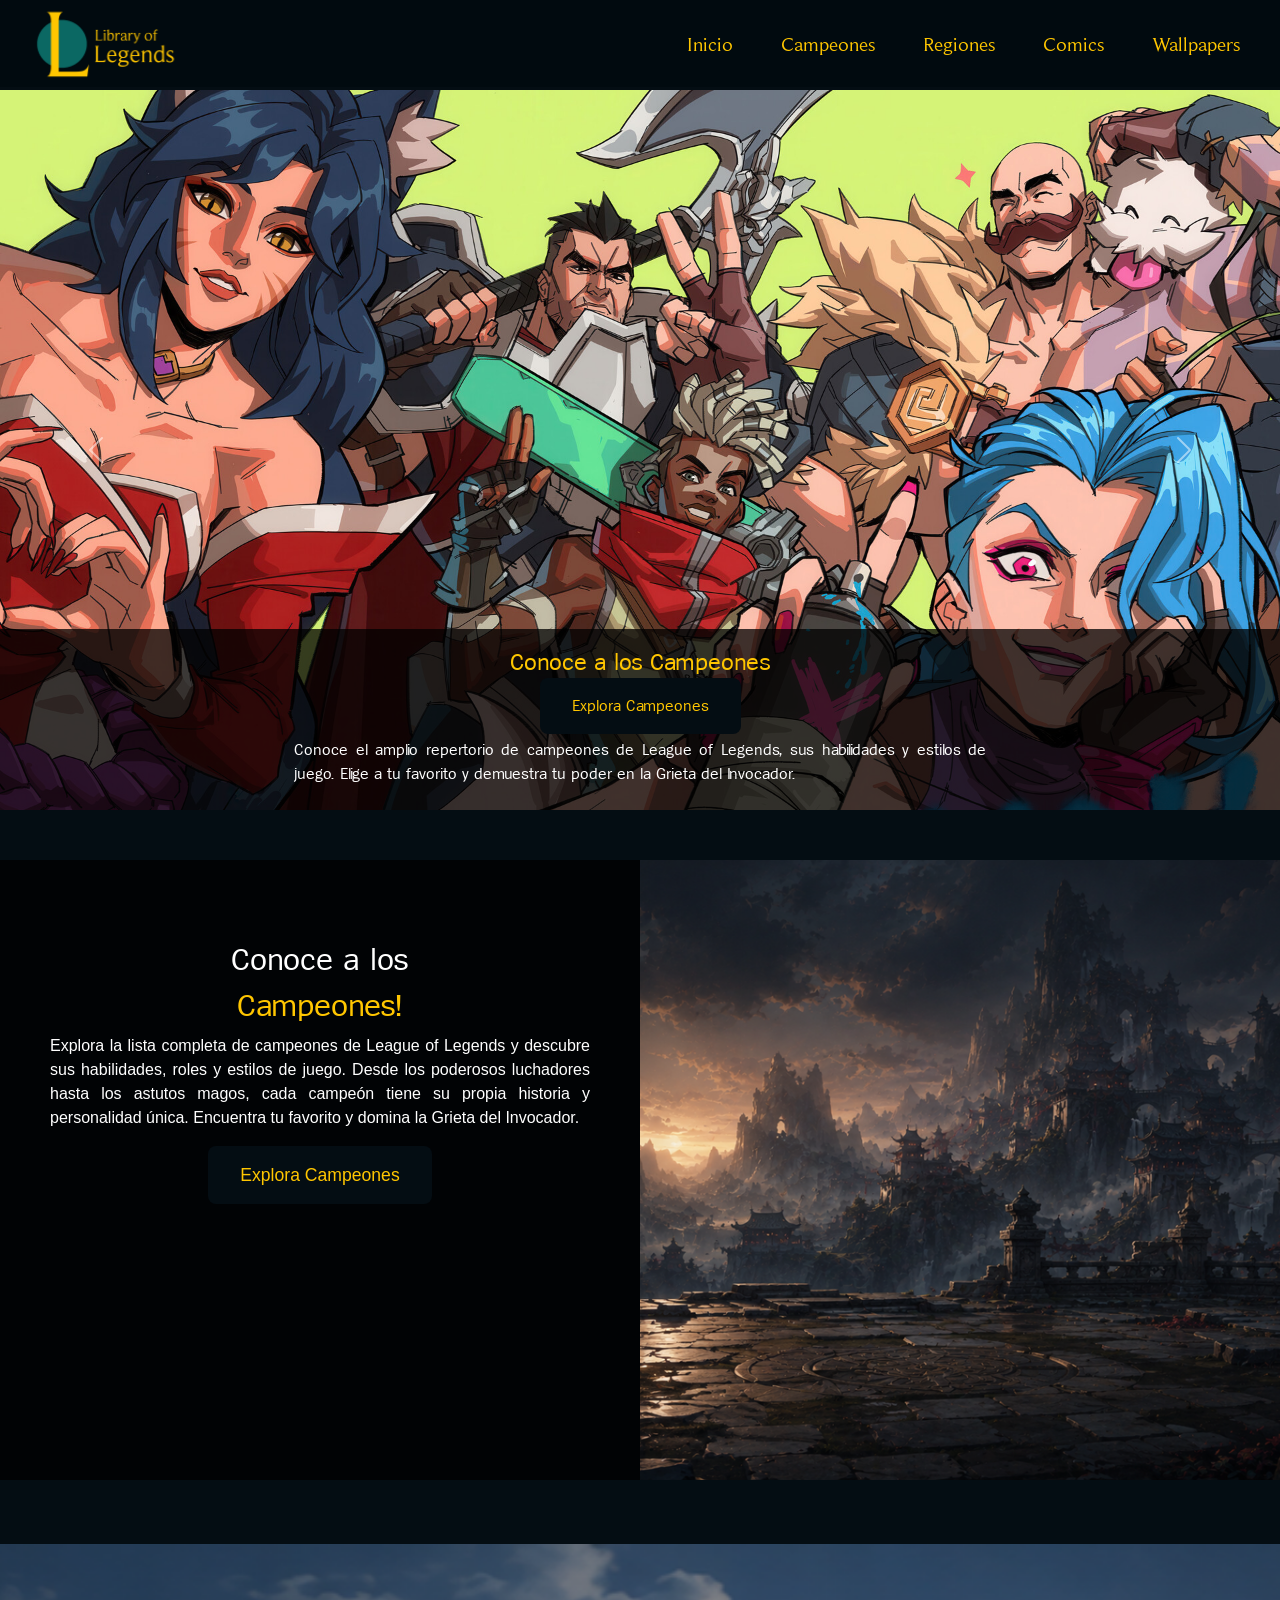
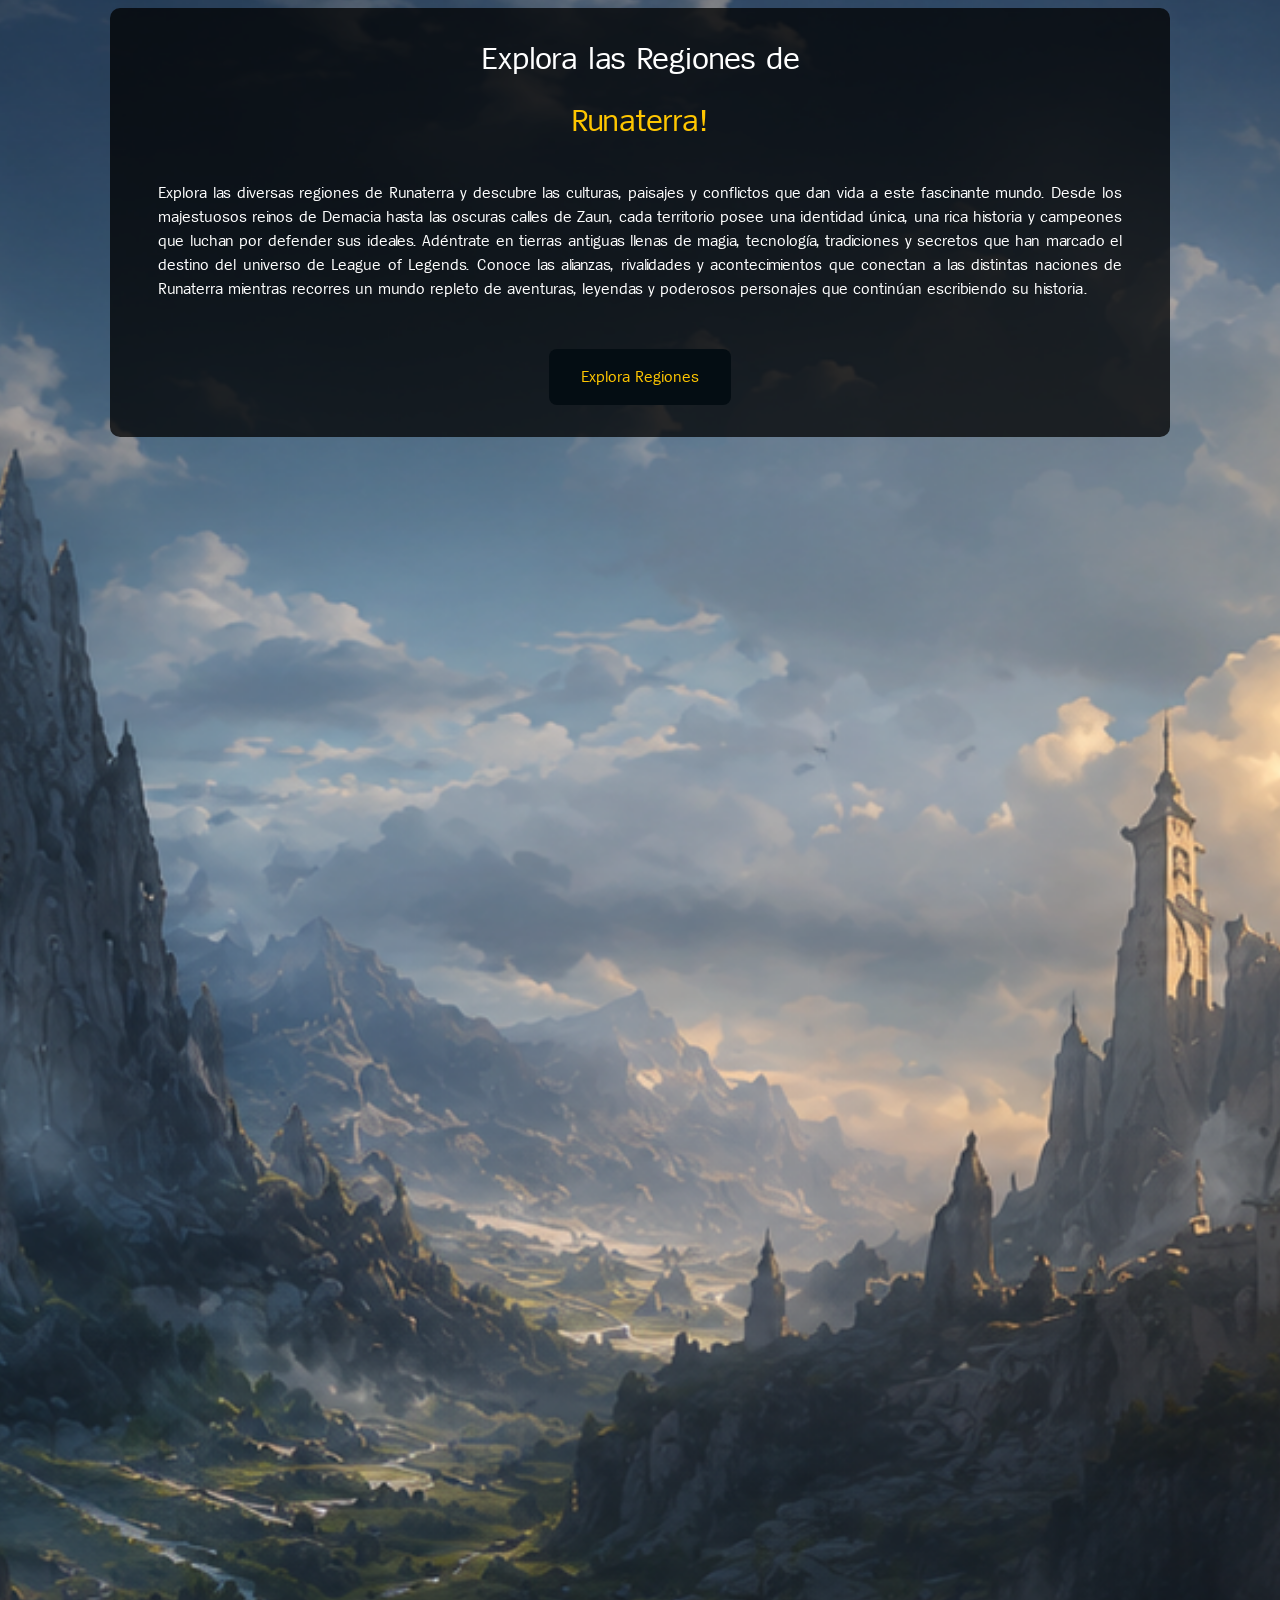
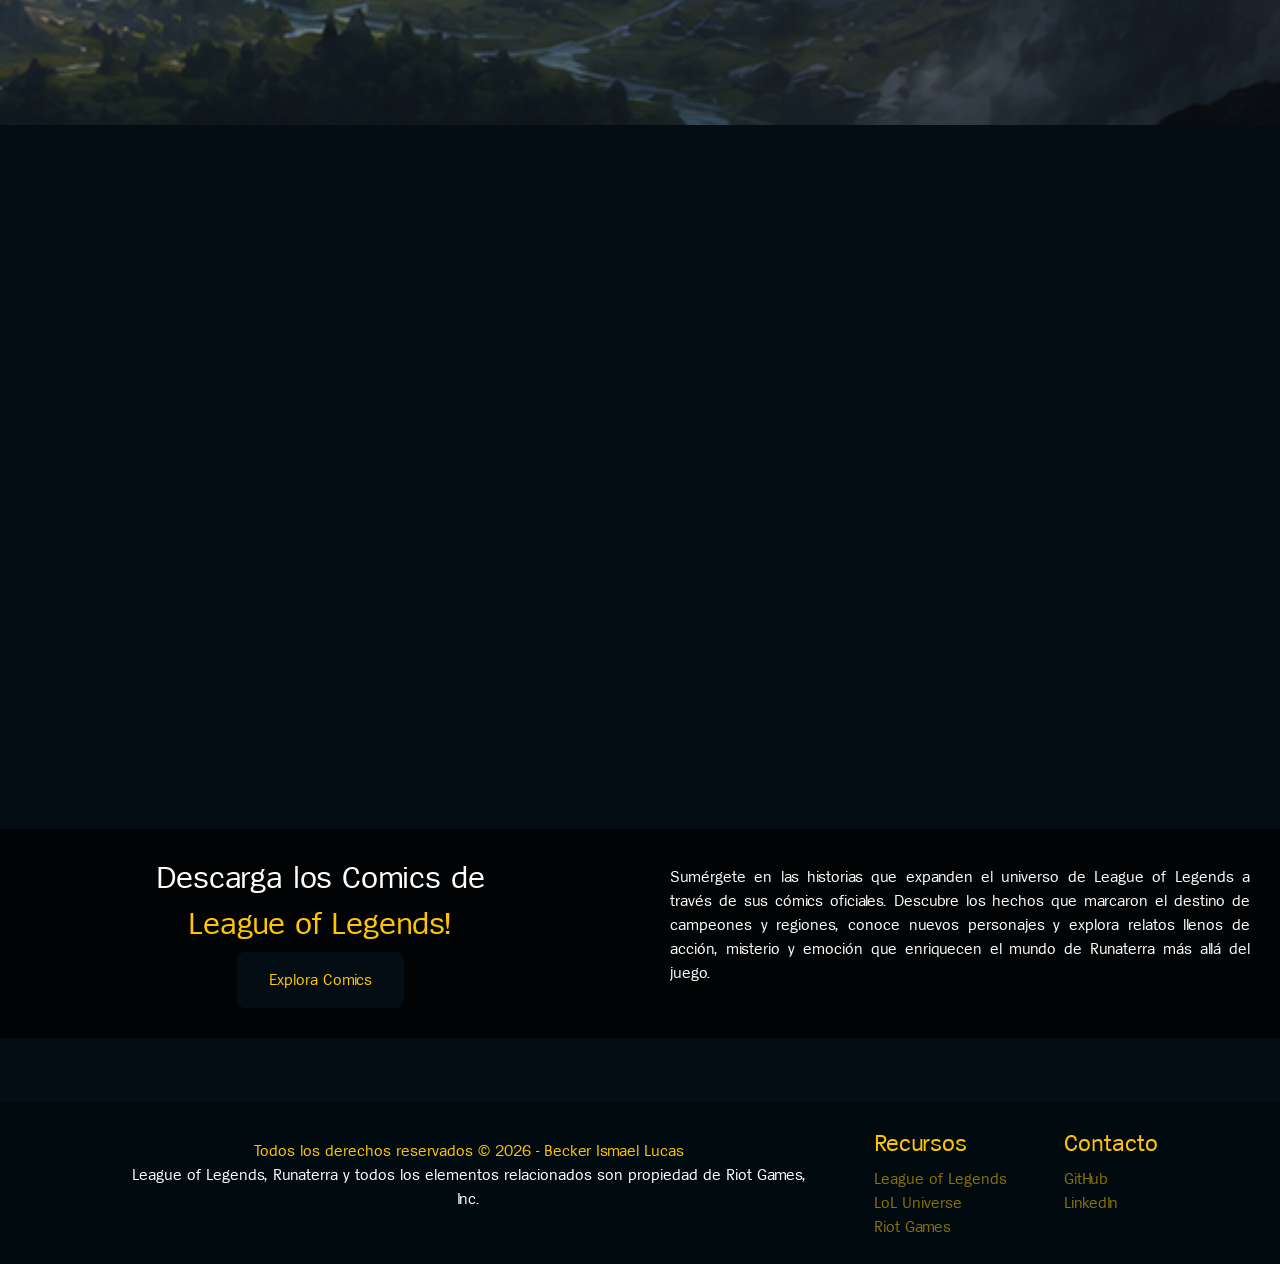
==== commit 11f00013: "Mixins added" ====
--- a/index.html
+++ b/index.html
@@ -1,11 +1,11 @@
 <!DOCTYPE html>
-<html lang="en">
+<html lang="es">
 <head>
     <meta charset="UTF-8">
     <meta name="viewport" content="width=device-width, initial-scale=1.0">
-    <meta name="description" content="Una fanpage de League of Legends con acceso a cientos de recursos disponibles para todos los aficionados al videojuego">
-    <meta name="keyword" content="League of Legends, LOL, LoL, Fanpage, Fandom">
-    <title>League of Legends</title>
+    <title>Library of Legends</title>
+    <meta name="description" content="Explora el universo de League of Legends, conoce sus campeones, regiones, cómics y fondos de pantalla en una experiencia inspirada en Runaterra.">
+    <meta name="keywords" content="League of Legends, LoL, Runaterra, campeones, regiones, cómics, wallpapers, Riot Games, MOBA">
     <link href="https://unpkg.com/aos@2.3.1/dist/aos.css" rel="stylesheet">
     <link href="https://cdn.jsdelivr.net/npm/bootstrap@5.3.8/dist/css/bootstrap.min.css" rel="stylesheet" integrity="sha384-sRIl4kxILFvY47J16cr9ZwB07vP4J8+LH7qKQnuqkuIAvNWLzeN8tE5YBujZqJLB" crossorigin="anonymous">
     <link rel="stylesheet" href="./assets/css/style.css">
@@ -13,7 +13,7 @@
 <body>
     <header>
         <nav>
-            <img src="../assets/img/icons/site-logo.png" alt="Logo" data-aos="flip-left" data-aos-delay="200" class="rotate-center">
+            <img src="../assets/img/icons/site-logo.png" alt="Logo de Library of Legends" data-aos="flip-left" data-aos-delay="200" class="rotate-center">
             <ul class="navbar-class">
                 <li>
                     <a href="">Inicio</a>
@@ -110,37 +110,37 @@
                 </a>
                 <div class="role-buttons">
                     <div class="btn-role-assasin" data-aos="flip-up" data-aos-delay="100">
-                        <img src="./assets/img/icons/assasin.png" alt="">
+                        <img src="./assets/img/icons/assasin.png" alt="Icono del Rol Asesino">
                         <h3>
                             Asesinos
                         </h3>
                     </div>
                     <div class="btn-role-fighter" data-aos="flip-down" data-aos-delay="200">
-                        <img src="./assets/img/icons/fighter.png" alt="">
+                        <img src="./assets/img/icons/fighter.png" alt="Icono del Rol Luchador">
                         <h3>
                             Luchadores
                         </h3>
                     </div>
                     <div class="btn-role-mage" data-aos="flip-up" data-aos-delay="300">
-                        <img src="./assets/img/icons/mage.png" alt="">
+                        <img src="./assets/img/icons/mage.png" alt="Icono del Rol Mago">
                         <h3>
                             Magos
                         </h3>
                     </div>
                     <div class="btn-role-marksman" data-aos="flip-down" data-aos-delay="400">
-                        <img src="./assets/img/icons/marksman.png" alt="">
+                        <img src="./assets/img/icons/marksman.png" alt="Icono del Rol Tirador">
                         <h3>
                             Tiradores
                         </h3>
                     </div>
                     <div class="btn-role-support" data-aos="flip-up" data-aos-delay="500">
-                        <img src="./assets/img/icons/support.png" alt="">
+                        <img src="./assets/img/icons/support.png" alt="Icono del Rol Soporte">
                         <h3>
                             Soportes
                         </h3>
                     </div>   
                     <div class="btn-role-tank" data-aos="flip-down" data-aos-delay="600">
-                        <img src="./assets/img/icons/tank.png" alt="">
+                        <img src="./assets/img/icons/tank.png" alt="Icono del Rol Tanque">
                         <h3>
                             Tanques
                         </h3>
--- a/assets/css/style.css
+++ b/assets/css/style.css
@@ -1,4 +1,3 @@
-@charset "UTF-8";
 @font-face {
   font-family: "Beaufort";
   src: url("../fonts/BeaufortforLOL-Regular.ttf") format("truetype");
@@ -163,6 +162,11 @@
   color: #ffc600;
   font-family: "Spiegel", sans-serif;
 }
+@media (max-widht: 768px) {
+  footer {
+    padding: 0.5rem;
+  }
+}
 @media (max-widht: 480px) {
   footer {
     padding: 0.25rem;
@@ -176,6 +180,11 @@
   align-items: center;
   height: 130px;
   gap: 2rem;
+}
+@media (max-width: 768px) {
+  .footer-container {
+    gap: 0.25rem;
+  }
 }
 .footer-container-box {
   padding: 0.8rem;
@@ -211,6 +220,20 @@
 }
 .footer-container-box p span:last-child {
   color: #ffffff;
+}
+@media (max-width: 768px) {
+  .footer-container-box {
+    padding: 0.25rem;
+  }
+  .footer-container-box ul {
+    font-size: 1rem;
+  }
+  .footer-container-box h3 {
+    font-size: 1.5rem;
+  }
+  .footer-container-box p {
+    font-size: 1rem;
+  }
 }
 @media (max-width: 480px) {
   .footer-container-box {
@@ -254,6 +277,11 @@
   width: 150px;
   height: auto;
 }
+@media (max-width: 768px) {
+  nav img {
+    width: 64px;
+  }
+}
 @media (max-width: 480px) {
   nav img {
     width: 0px;
@@ -265,7 +293,7 @@
   padding-left: 2rem;
   padding-right: 2rem;
 }
-@media (max-width: 480px) {
+@media (max-width: 768px) {
   nav {
     justify-content: center;
     padding-left: 0.5rem;
@@ -275,6 +303,16 @@
     max-width: 100vw;
   }
 }
+@media (max-width: 480px) {
+  nav {
+    justify-content: center;
+    padding-left: 0.5rem;
+    padding-right: 0.5rem;
+    padding-top: 0.75rem;
+    padding-bottom: 0.75rem;
+    max-width: 100vw;
+  }
+}
 
 .navbar-class {
   display: flex;
@@ -284,6 +322,12 @@
   gap: 2rem;
   background-color: #010a0f;
   margin: 0px;
+}
+@media (max-width: 768px) {
+  .navbar-class {
+    gap: 0.25rem;
+    padding: 0px;
+  }
 }
 @media (max-width: 480px) {
   .navbar-class {
@@ -304,6 +348,15 @@
 .navbar-class a {
   padding: 0.5rem;
   border-radius: 5px;
+}
+@media (max-width: 768px) {
+  .navbar-class a {
+    font-size: 1rem;
+    border-radius: 1px;
+    padding: 0.45rem;
+    padding-top: 0.75rem;
+    padding-bottom: 0.75rem;
+  }
 }
 @media (max-width: 480px) {
   .navbar-class a {
@@ -326,9 +379,14 @@
 .btn-primary:hover {
   transform: scale(1.05);
 }
-@media (max-width: 480px) {
+@media (max-width: 768px) {
   .btn-primary {
-    font-size: 1rem;
+    font-size: 1.2rem;
+  }
+}
+@media (max-width: 480px) {
+  .btn-primary {
+    font-size: 0.75rem;
   }
 }
 
@@ -347,6 +405,11 @@
   align-items: center;
   width: 96px;
   gap: 16px;
+}
+@media (max-width: 768px) {
+  .btn-role, .btn-role-support, .btn-role-marksman, .btn-role-mage, .btn-role-tank, .btn-role-fighter, .btn-role-assasin {
+    width: 64px;
+  }
 }
 @media (max-width: 480px) {
   .btn-role, .btn-role-support, .btn-role-marksman, .btn-role-mage, .btn-role-tank, .btn-role-fighter, .btn-role-assasin {
@@ -494,6 +557,64 @@
 .know-champs p {
   color: #ffffff;
   font-size: 1rem;
+}
+@media (max-width: 1024px) {
+  .know-champs {
+    display: flex;
+    flex-direction: column;
+    justify-content: center;
+    align-items: center;
+    height: 1240px;
+  }
+  .know-champs h1 {
+    font-size: 1.5rem;
+    color: #ffffff;
+    font-family: "Spiegel", sans-serif;
+  }
+  .know-champs h2 {
+    font-size: 1.5rem;
+  }
+  .know-champs h3 {
+    color: #ffffff;
+    font-size: 1.25rem;
+    font-family: "Helvetica", sans;
+    font-weight: 100;
+  }
+  .know-champs p {
+    padding: 1rem;
+    max-width: 100vw;
+    color: #ffffff;
+    font-size: 1.25rem;
+  }
+}
+@media (max-width: 768px) {
+  .know-champs {
+    display: flex;
+    flex-direction: column;
+    justify-content: center;
+    align-items: center;
+    height: 1240px;
+  }
+  .know-champs h1 {
+    font-size: 1.5rem;
+    color: #ffffff;
+    font-family: "Spiegel", sans-serif;
+  }
+  .know-champs h2 {
+    font-size: 1.5rem;
+  }
+  .know-champs h3 {
+    color: #ffffff;
+    font-size: 1.25rem;
+    font-family: "Helvetica", sans;
+    font-weight: 100;
+  }
+  .know-champs p {
+    padding: 1rem;
+    max-width: 100vw;
+    color: #ffffff;
+    font-size: 1.25rem;
+  }
 }
 @media (max-width: 480px) {
   .know-champs {
@@ -607,6 +728,26 @@
 .know-regions-description p {
   padding: 1rem;
 }
+@media (max-width: 1024px) {
+  .know-regions-description {
+    width: 98vw;
+    padding: 1rem;
+  }
+  .know-regions-description p {
+    padding: 0.75rem;
+    font-size: 1.25rem;
+  }
+}
+@media (max-width: 768px) {
+  .know-regions-description {
+    width: 98vw;
+    padding: 1rem;
+  }
+  .know-regions-description p {
+    padding: 0.75rem;
+    font-size: 1.25rem;
+  }
+}
 @media (max-width: 480px) {
   .know-regions-description {
     width: 98vw;
@@ -648,9 +789,9 @@
   grid-column: 4/4;
 }
 .regions-summary-box {
-  display: flex;
-  flex-direction: column;
   margin: 10px;
+  display: flex;
+  flex-direction: column;
   justify-content: center;
   align-items: center;
   text-align: center;
@@ -661,7 +802,7 @@
 .regions-summary-box h3 {
   font-size: 1.5rem;
 }
-@media (max-width: 480px) {
+@media (max-width: 1280px) {
   .regions-summary {
     display: grid;
     place-items: center;
@@ -703,6 +844,132 @@
     width: 98vw;
   }
 }
+@media (max-width: 1024px) {
+  .regions-summary {
+    display: grid;
+    place-items: center;
+    row-gap: 0.5rem;
+    grid-template-columns: 100%;
+    grid-template-rows: repeat(3, 400px);
+  }
+  .regions-summary h3 {
+    font-family: "Spiegel", sans-serif;
+    font-style: normal;
+  }
+  .regions-summary-noxus {
+    grid-column: 1/1;
+    grid-row: 2/2;
+  }
+  .regions-summary-demacia {
+    grid-column: 1/1;
+    grid-row: 3/3;
+  }
+  .regions-summary-piltover {
+    grid-column: 1/1;
+    grid-row: 1/1;
+  }
+  .regions-summary-box {
+    max-width: 98vw;
+    margin: 0px;
+    display: flex;
+    flex-direction: column;
+    justify-content: center;
+    align-items: center;
+    text-align: center;
+    background-color: black;
+    border-radius: 4px;
+  }
+  .regions-summary-box h3 {
+    font-size: 1.5rem;
+  }
+  .regions-summary-box iframe {
+    width: 98vw;
+  }
+}
+@media (max-width: 768px) {
+  .regions-summary {
+    display: grid;
+    place-items: center;
+    row-gap: 0.5rem;
+    grid-template-columns: 100%;
+    grid-template-rows: repeat(3, 400px);
+  }
+  .regions-summary h3 {
+    font-family: "Spiegel", sans-serif;
+    font-style: normal;
+  }
+  .regions-summary-noxus {
+    grid-column: 1/1;
+    grid-row: 2/2;
+  }
+  .regions-summary-demacia {
+    grid-column: 1/1;
+    grid-row: 3/3;
+  }
+  .regions-summary-piltover {
+    grid-column: 1/1;
+    grid-row: 1/1;
+  }
+  .regions-summary-box {
+    max-width: 98vw;
+    margin: 0px;
+    display: flex;
+    flex-direction: column;
+    justify-content: center;
+    align-items: center;
+    text-align: center;
+    background-color: black;
+    border-radius: 4px;
+  }
+  .regions-summary-box h3 {
+    font-size: 1.5rem;
+  }
+  .regions-summary-box iframe {
+    width: 98vw;
+  }
+}
+@media (max-width: 480px) {
+  .regions-summary {
+    display: grid;
+    place-items: center;
+    row-gap: 0.5rem;
+    grid-template-columns: 100%;
+    grid-template-rows: repeat(3, 400px);
+  }
+  .regions-summary h3 {
+    font-family: "Spiegel", sans-serif;
+    font-style: normal;
+  }
+  .regions-summary-noxus {
+    grid-column: 1/1;
+    grid-row: 2/2;
+  }
+  .regions-summary-demacia {
+    grid-column: 1/1;
+    grid-row: 3/3;
+  }
+  .regions-summary-piltover {
+    grid-column: 1/1;
+    grid-row: 1/1;
+  }
+  .regions-summary-box {
+    max-width: 98vw;
+    margin: 0px;
+    display: flex;
+    flex-direction: column;
+    justify-content: center;
+    align-items: center;
+    text-align: center;
+    background-color: black;
+    border-radius: 4px;
+  }
+  .regions-summary-box h3 {
+    font-size: 1.5rem;
+  }
+  .regions-summary-box iframe {
+    width: 98vw;
+  }
+}
 
 .know-library {
   margin-top: 64px;
@@ -743,6 +1010,34 @@
   padding: 30px;
   text-align: justify;
 }
+@media (max-width: 1024px) {
+  .know-library-card > * h1 {
+    font-size: 1.75rem;
+    text-align: center;
+  }
+  .know-library-card > * h2 {
+    font-size: 1.75rem;
+    text-align: center;
+  }
+  .know-library-card > * p {
+    font-size: 1.25rem;
+    text-align: justify;
+  }
+}
+@media (max-width: 768px) {
+  .know-library-card > * h1 {
+    font-size: 1.75rem;
+    text-align: center;
+  }
+  .know-library-card > * h2 {
+    font-size: 1.75rem;
+    text-align: center;
+  }
+  .know-library-card > * p {
+    font-size: 1.25rem;
+    text-align: justify;
+  }
+}
 @media (max-width: 480px) {
   .know-library-card > * h1 {
     font-size: 1rem;
@@ -758,6 +1053,262 @@
   }
 }
 
+.show-champs {
+  display: flex;
+  flex-direction: column;
+  justify-content: center;
+  align-items: center;
+}
+.show-champs-title {
+  padding: 1rem;
+  display: flex;
+  flex-direction: column;
+  justify-content: center;
+  align-items: center;
+  max-width: 600px;
+}
+.show-champs-title h1 {
+  font-family: "Spiegel", sans-serif;
+  text-align: center;
+}
+.show-champs-title h1 span {
+  display: block;
+}
+.show-champs-title h1 span:first-child {
+  font-size: 2rem;
+  color: #ffffff;
+}
+.show-champs-title h1 span:last-child {
+  font-size: 2rem;
+  color: #ffc600;
+}
+.show-champs-title p {
+  text-align: justify;
+}
+.show-champs-grid {
+  margin: 1rem;
+  display: grid;
+  grid-template-columns: repeat(5, 1fr);
+  grid-auto-rows: 600px;
+  gap: 1rem;
+}
+@media (max-width: 1280px) {
+  .show-champs-grid {
+    grid-template-columns: repeat(4, 1fr);
+  }
+}
+@media (max-width: 1024px) {
+  .show-champs-grid {
+    grid-template-columns: repeat(3, 1fr);
+  }
+}
+@media (max-width: 768px) {
+  .show-champs-grid {
+    grid-template-columns: repeat(2, 1fr);
+  }
+}
+@media (max-width: 480px) {
+  .show-champs-grid {
+    grid-template-columns: repeat(1, 1fr);
+  }
+}
+.show-champs-row {
+  margin: 1rem;
+  display: grid;
+  grid-template-rows: repeat(1, 600px);
+  grid-template-columns: repeat(5, 1fr);
+  gap: 1rem;
+}
+@media (max-width: 1280px) {
+  .show-champs-row {
+    grid-template-rows: repeat(5, 600px);
+    grid-template-columns: repeat(1, 1fr);
+  }
+}
+@media (max-width: 1024px) {
+  .show-champs-row {
+    grid-template-rows: repeat(5, 600px);
+    grid-template-columns: repeat(1, 1fr);
+  }
+}
+@media (max-width: 768px) {
+  .show-champs-row {
+    grid-template-rows: repeat(5, 600px);
+    grid-template-columns: repeat(1, 1fr);
+  }
+}
+@media (max-width: 480px) {
+  .show-champs-row {
+    grid-template-rows: repeat(5, 600px);
+    grid-template-columns: repeat(1, 1fr);
+  }
+}
+.show-champs h1 {
+  font-size: 3rem;
+  color: #ffffff;
+  font-family: "Spiegel", sans-serif;
+}
+.show-champs h2 {
+  font-size: 3rem;
+}
+.show-champs-box {
+  background-color: rgba(0, 0, 0, 0.75);
+  border-radius: 0.5rem;
+  display: flex;
+  flex-direction: column;
+  justify-content: flex-start;
+  align-items: center;
+  overflow: hidden;
+}
+.show-champs-image {
+  height: 55%;
+  width: 100%;
+}
+.show-champs-image img {
+  height: 100%;
+  width: 100%;
+  object-fit: cover;
+  display: block;
+  object-position: top center;
+}
+.show-champs-image {
+  padding: 0.5rem;
+}
+.show-champs-description {
+  height: 45%;
+  display: flex;
+  flex-direction: column;
+  justify-content: flex-start;
+  align-items: center;
+  overflow: hidden;
+}
+.show-champs-description p {
+  text-align: justify;
+  color: #ffffff;
+  font-size: 0.8rem;
+}
+.show-champs-description p strong {
+  font-size: 1rem;
+  line-height: 1.5;
+  color: #ffc600;
+}
+.show-champs-description {
+  padding: 0.5rem;
+}
+.show-champs-graphs {
+  display: flex;
+  flex-direction: row;
+  justify-content: center;
+  align-items: center;
+  gap: 3rem;
+}
+.show-champs-graphs img {
+  width: 64px;
+  height: auto;
+}
+
+.show-comics {
+  display: flex;
+  flex-direction: column;
+  align-items: center;
+  justify-content: center;
+}
+.show-comics-title {
+  padding: 1rem;
+  display: flex;
+  flex-direction: column;
+  justify-content: center;
+  align-items: center;
+  max-width: 600px;
+}
+.show-comics-title h1 {
+  font-family: "Spiegel", sans-serif;
+  text-align: center;
+}
+.show-comics-title h1 span {
+  display: block;
+}
+.show-comics-title h1 span:first-child {
+  font-size: 2rem;
+  color: #ffffff;
+}
+.show-comics-title h1 span:last-child {
+  font-size: 2rem;
+  color: #ffc600;
+}
+.show-comics-title p {
+  text-align: justify;
+}
+.show-comics-grid {
+  margin: 1rem;
+  display: grid;
+  grid-template-rows: repeat(3, 390px);
+  grid-template-columns: repeat(4, 1fr);
+  gap: 2rem;
+}
+@media (max-width: 1024px) {
+  .show-comics-grid {
+    grid-template-rows: repeat(4, 450px);
+    grid-template-columns: repeat(3, 1fr);
+  }
+}
+@media (max-width: 768px) {
+  .show-comics-grid {
+    grid-template-rows: repeat(6, 450px);
+    grid-template-columns: repeat(2, 1fr);
+  }
+}
+@media (max-width: 480px) {
+  .show-comics-grid {
+    grid-template-rows: repeat(12, 450px);
+    grid-template-columns: repeat(1, 1fr);
+  }
+}
+.show-comics-card {
+  display: flex;
+  flex-direction: column;
+  justify-content: flex-start;
+  align-items: center;
+  background-color: rgba(0, 0, 0, 0.75);
+  border-radius: 5px;
+}
+.show-comics-card img {
+  width: 100%;
+}
+.show-comics-card p {
+  padding: 1rem;
+  padding-top: 0px;
+  text-align: justify;
+  font-size: 0.8rem;
+  margin: 0px;
+  height: 90px;
+}
+@media (max-width: 1024px) {
+  .show-comics-card p {
+    height: 180px;
+  }
+}
+@media (max-width: 768px) {
+  .show-comics-card p {
+    height: 100px;
+  }
+}
+@media (max-width: 480px) {
+  .show-comics-card p {
+    height: 100px;
+  }
+}
+.show-comics-card h2 {
+  padding-top: 1rem;
+  font-size: 1rem;
+  margin: 0px;
+}
+@media (max-width: 480px) {
+  .show-comics-card p {
+    padding: 1rem;
+  }
+}
+
 .centered-separator {
   display: flex;
   flex-direction: row;
@@ -768,8 +1319,8 @@
 .show-regions {
   display: flex;
   flex-direction: column;
-  align-items: center;
-  justify-content: center;
+  justify-content: center;
+  align-items: center;
 }
 .show-regions-title {
   padding: 1rem;
@@ -808,9 +1359,7 @@
   display: flex;
   flex-direction: column;
   justify-content: center;
-  display: flex;
-  flex-direction: column;
-  justify-content: center;
+  align-items: center;
 }
 .show-regions-demacia h1 {
   font-family: "Spiegel", sans-serif;
@@ -834,10 +1383,39 @@
   align-items: center;
   height: 800px;
 }
-@media (max-width: 480px) {
+@media (max-width: 1280px) {
   .show-regions-demacia-row1 {
+    display: flex;
     flex-direction: column;
     justify-content: center;
+    align-items: center;
+    height: 1500px;
+  }
+}
+@media (max-width: 1024px) {
+  .show-regions-demacia-row1 {
+    display: flex;
+    flex-direction: column;
+    justify-content: center;
+    align-items: center;
+    height: 1500px;
+  }
+}
+@media (max-width: 768px) {
+  .show-regions-demacia-row1 {
+    display: flex;
+    flex-direction: column;
+    justify-content: center;
+    align-items: center;
+    height: 1500px;
+  }
+}
+@media (max-width: 480px) {
+  .show-regions-demacia-row1 {
+    display: flex;
+    flex-direction: column;
+    justify-content: center;
+    align-items: center;
     height: 1500px;
   }
 }
@@ -853,10 +1431,28 @@
   border: 1px solid;
   border-image: linear-gradient(45deg, rgb(137, 112, 9), #ffc600) 1;
 }
-@media (max-width: 480px) {
+@media (max-width: 1024px) {
   .show-regions-demacia-row2 {
+    display: flex;
     flex-direction: column;
     justify-content: center;
+    align-items: center;
+  }
+}
+@media (max-width: 768px) {
+  .show-regions-demacia-row2 {
+    display: flex;
+    flex-direction: column;
+    justify-content: center;
+    align-items: center;
+  }
+}
+@media (max-width: 480px) {
+  .show-regions-demacia-row2 {
+    display: flex;
+    flex-direction: column;
+    justify-content: center;
+    align-items: center;
   }
 }
 .show-regions-demacia-row3 {
@@ -872,12 +1468,24 @@
 .show-regions-demacia-row3 img {
   width: 30%;
 }
-@media (max-width: 480px) {
+@media (max-width: 1024px) {
   .show-regions-demacia-row3 h1 {
     font-size: 2rem;
     text-align: center;
   }
 }
+@media (max-width: 768px) {
+  .show-regions-demacia-row3 h1 {
+    font-size: 2rem;
+    text-align: center;
+  }
+}
+@media (max-width: 480px) {
+  .show-regions-demacia-row3 h1 {
+    font-size: 2rem;
+    text-align: center;
+  }
+}
 .show-regions-demacia-row4 {
   display: flex;
   flex-direction: column;
@@ -887,6 +1495,16 @@
   height: 40%;
   gap: 1rem;
 }
+@media (max-width: 1024px) {
+  .show-regions-demacia-row4 h1 {
+    font-size: 2rem;
+  }
+}
+@media (max-width: 768px) {
+  .show-regions-demacia-row4 h1 {
+    font-size: 2rem;
+  }
+}
 @media (max-width: 480px) {
   .show-regions-demacia-row4 h1 {
     font-size: 2rem;
@@ -907,6 +1525,7 @@
   display: flex;
   flex-direction: column;
   justify-content: center;
+  align-items: center;
   border: 1px solid;
   border-image: linear-gradient(45deg, rgb(51, 47, 23), #ffc600) 1;
 }
@@ -932,6 +1551,46 @@
   border: 1px solid;
   border-image: linear-gradient(45deg, rgb(137, 112, 9), #ffc600) 1;
 }
+@media (max-width: 1024px) {
+  .show-regions-demacia-intro img {
+    width: 40%;
+  }
+  .show-regions-demacia-intro-img img {
+    height: 500px;
+    width: 100%;
+  }
+  .show-regions-demacia-intro {
+    width: 100%;
+    height: 40%;
+  }
+  .show-regions-demacia-intro p {
+    max-width: 95vw;
+    font-size: 1.25rem;
+  }
+  .show-regions-demacia-intro h2 {
+    font-size: 1.5rem;
+  }
+}
+@media (max-width: 768px) {
+  .show-regions-demacia-intro img {
+    width: 40%;
+  }
+  .show-regions-demacia-intro-img img {
+    height: 500px;
+    width: 100%;
+  }
+  .show-regions-demacia-intro {
+    width: 100%;
+    height: 40%;
+  }
+  .show-regions-demacia-intro p {
+    max-width: 95vw;
+    font-size: 1.25rem;
+  }
+  .show-regions-demacia-intro h2 {
+    font-size: 1.5rem;
+  }
+}
 @media (max-width: 480px) {
   .show-regions-demacia-intro img {
     width: 40%;
@@ -974,6 +1633,32 @@
   height: 100%;
   object-fit: cover;
 }
+@media (max-width: 1024px) {
+  .show-regions-demacia-about h1 {
+    font-size: 2rem;
+  }
+  .show-regions-demacia-about h2 {
+    font-size: 1.5rem;
+  }
+  .show-regions-demacia-about p {
+    font-size: 1.25rem;
+    max-width: 95vw;
+    text-align: justify;
+  }
+}
+@media (max-width: 768px) {
+  .show-regions-demacia-about h1 {
+    font-size: 2rem;
+  }
+  .show-regions-demacia-about h2 {
+    font-size: 1.5rem;
+  }
+  .show-regions-demacia-about p {
+    font-size: 1.25rem;
+    max-width: 95vw;
+    text-align: justify;
+  }
+}
 @media (max-width: 480px) {
   .show-regions-demacia-about h1 {
     font-size: 2rem;
@@ -1013,17 +1698,50 @@
   font-weight: 100;
   font-size: 1.5rem;
 }
-@media (max-width: 480px) {
+@media (max-width: 1280px) {
   .show-regions-demacia-pillars-description {
     width: 50%;
   }
   .show-regions-demacia-pillars-description p {
-    font-size: 0.75rem;
+    font-size: 1.5rem;
   }
   .show-regions-demacia-pillars-description {
     gap: 0rem;
   }
 }
+@media (max-width: 1024px) {
+  .show-regions-demacia-pillars-description {
+    width: 50%;
+  }
+  .show-regions-demacia-pillars-description p {
+    font-size: 1.35rem;
+  }
+  .show-regions-demacia-pillars-description {
+    gap: 0rem;
+  }
+}
+@media (max-width: 768px) {
+  .show-regions-demacia-pillars-description {
+    width: 50%;
+  }
+  .show-regions-demacia-pillars-description p {
+    font-size: 1.35rem;
+  }
+  .show-regions-demacia-pillars-description {
+    gap: 0rem;
+  }
+}
+@media (max-width: 480px) {
+  .show-regions-demacia-pillars-description {
+    width: 50%;
+  }
+  .show-regions-demacia-pillars-description p {
+    font-size: 0.75rem;
+  }
+  .show-regions-demacia-pillars-description {
+    gap: 0rem;
+  }
+}
 .show-regions-demacia-pillars-card {
   display: flex;
   flex-direction: row;
@@ -1032,7 +1750,7 @@
   width: 20%;
   gap: 1rem;
 }
-@media (max-width: 480px) {
+@media (max-width: 1280px) {
   .show-regions-demacia-pillars {
     flex-direction: column;
     height: 100%;
@@ -1049,10 +1767,62 @@
     max-width: 60%;
   }
 }
+@media (max-width: 1024px) {
+  .show-regions-demacia-pillars {
+    flex-direction: column;
+    height: 100%;
+  }
+  .show-regions-demacia-pillars-card {
+    width: 98vw;
+    display: flex;
+    flex-direction: row;
+    justify-content: center;
+    align-items: center;
+    gap: 1rem;
+  }
+  .show-regions-demacia-pillars-card h1 p {
+    max-width: 60%;
+  }
+}
+@media (max-width: 768px) {
+  .show-regions-demacia-pillars {
+    flex-direction: column;
+    height: 100%;
+  }
+  .show-regions-demacia-pillars-card {
+    width: 98vw;
+    display: flex;
+    flex-direction: row;
+    justify-content: center;
+    align-items: center;
+    gap: 1rem;
+  }
+  .show-regions-demacia-pillars-card h1 p {
+    max-width: 60%;
+  }
+}
+@media (max-width: 480px) {
+  .show-regions-demacia-pillars {
+    flex-direction: column;
+    height: 100%;
+  }
+  .show-regions-demacia-pillars-card {
+    width: 98vw;
+    display: flex;
+    flex-direction: row;
+    justify-content: center;
+    align-items: center;
+    gap: 1rem;
+  }
+  .show-regions-demacia-pillars-card h1 p {
+    max-width: 60%;
+  }
+}
 .show-regions-top, .show-regions-top-zaun, .show-regions-top-piltover, .show-regions-top-noxus, .show-regions-top-bandle, .show-regions-top-waterloo, .show-regions-top-demacia {
   display: flex;
   flex-direction: column;
   justify-content: center;
+  align-items: center;
   background-size: cover;
   background-position: center;
   background-repeat: no-repeat;
@@ -1080,203 +1850,8 @@
   display: flex;
   flex-direction: column;
   justify-content: center;
+  align-items: center;
   gap: 1rem;
-}
-
-.show-champs {
-  display: flex;
-  flex-direction: column;
-  justify-content: center;
-  align-items: center;
-}
-.show-champs-title {
-  padding: 1rem;
-  display: flex;
-  flex-direction: column;
-  justify-content: center;
-  align-items: center;
-  max-width: 600px;
-}
-.show-champs-title h1 {
-  font-family: "Spiegel", sans-serif;
-  text-align: center;
-}
-.show-champs-title h1 span {
-  display: block;
-}
-.show-champs-title h1 span:first-child {
-  font-size: 2rem;
-  color: #ffffff;
-}
-.show-champs-title h1 span:last-child {
-  font-size: 2rem;
-  color: #ffc600;
-}
-.show-champs-title p {
-  text-align: justify;
-}
-.show-champs-grid {
-  margin: 1rem;
-  display: grid;
-  grid-template-columns: repeat(5, 1fr);
-  grid-auto-rows: 600px;
-  gap: 1rem;
-}
-@media (max-width: 480px) {
-  .show-champs-grid {
-    grid-template-columns: repeat(1, 1fr);
-  }
-}
-.show-champs-row {
-  margin: 1rem;
-  display: grid;
-  grid-template-rows: repeat(1, 600px);
-  grid-template-columns: repeat(5, 1fr);
-  gap: 1rem;
-}
-@media (max-width: 480px) {
-  .show-champs-row {
-    grid-template-rows: repeat(5, 600px);
-    grid-template-columns: repeat(1, 1fr);
-  }
-}
-.show-champs h1 {
-  font-size: 3rem;
-  color: #ffffff;
-  font-family: "Spiegel", sans-serif;
-}
-.show-champs h2 {
-  font-size: 3rem;
-}
-.show-champs-box {
-  background-color: rgba(0, 0, 0, 0.75);
-  border-radius: 0.5rem;
-  display: flex;
-  flex-direction: column;
-  justify-content: flex-start;
-  align-items: center;
-  overflow: hidden;
-}
-.show-champs-image {
-  height: 55%;
-  width: 100%;
-}
-.show-champs-image img {
-  height: 100%;
-  width: 100%;
-  object-fit: cover;
-  display: block;
-  object-position: top center;
-}
-.show-champs-image {
-  padding: 0.5rem;
-}
-.show-champs-description {
-  height: 45%;
-  display: flex;
-  flex-direction: column;
-  justify-content: flex-start;
-  align-items: center;
-  overflow: hidden;
-}
-.show-champs-description p {
-  text-align: justify;
-  color: #ffffff;
-  font-size: 0.8rem;
-}
-.show-champs-description p strong {
-  font-size: 1rem;
-  line-height: 1.5;
-  color: #ffc600;
-}
-.show-champs-description {
-  padding: 0.5rem;
-}
-.show-champs-graphs {
-  display: flex;
-  flex-direction: row;
-  justify-content: center;
-  align-items: center;
-  gap: 3rem;
-}
-.show-champs-graphs img {
-  width: 64px;
-  height: auto;
-}
-
-.show-comics {
-  display: flex;
-  flex-direction: column;
-  align-items: center;
-  justify-content: center;
-}
-.show-comics-title {
-  padding: 1rem;
-  display: flex;
-  flex-direction: column;
-  justify-content: center;
-  align-items: center;
-  max-width: 600px;
-}
-.show-comics-title h1 {
-  font-family: "Spiegel", sans-serif;
-  text-align: center;
-}
-.show-comics-title h1 span {
-  display: block;
-}
-.show-comics-title h1 span:first-child {
-  font-size: 2rem;
-  color: #ffffff;
-}
-.show-comics-title h1 span:last-child {
-  font-size: 2rem;
-  color: #ffc600;
-}
-.show-comics-title p {
-  text-align: justify;
-}
-.show-comics-grid {
-  margin: 1rem;
-  display: grid;
-  grid-template-rows: repeat(3, 390px);
-  grid-template-columns: repeat(4, 1fr);
-  gap: 2rem;
-}
-@media (max-width: 480px) {
-  .show-comics-grid {
-    grid-template-rows: repeat(12, 450px);
-    grid-template-columns: repeat(1, 1fr);
-  }
-}
-.show-comics-card {
-  display: flex;
-  flex-direction: column;
-  justify-content: flex-start;
-  align-items: center;
-  background-color: rgba(0, 0, 0, 0.75);
-  border-radius: 5px;
-}
-.show-comics-card img {
-  width: 100%;
-}
-.show-comics-card p {
-  padding: 1rem;
-  padding-top: 0px;
-  text-align: justify;
-  font-size: 0.8rem;
-  margin: 0px;
-  height: 90px;
-}
-.show-comics-card h2 {
-  padding-top: 1rem;
-  font-size: 1rem;
-  margin: 0px;
-}
-@media (max-width: 480px) {
-  .show-comics-card p {
-    padding: 1rem;
-  }
 }
 
 .show-wallpapers {
@@ -1322,7 +1897,7 @@
 
 html,
 body {
-  overflow-x: clip; /* o hidden si clip no está disponible */
+  overflow-x: clip;
 }
 
 /*# sourceMappingURL=style.css.map */
